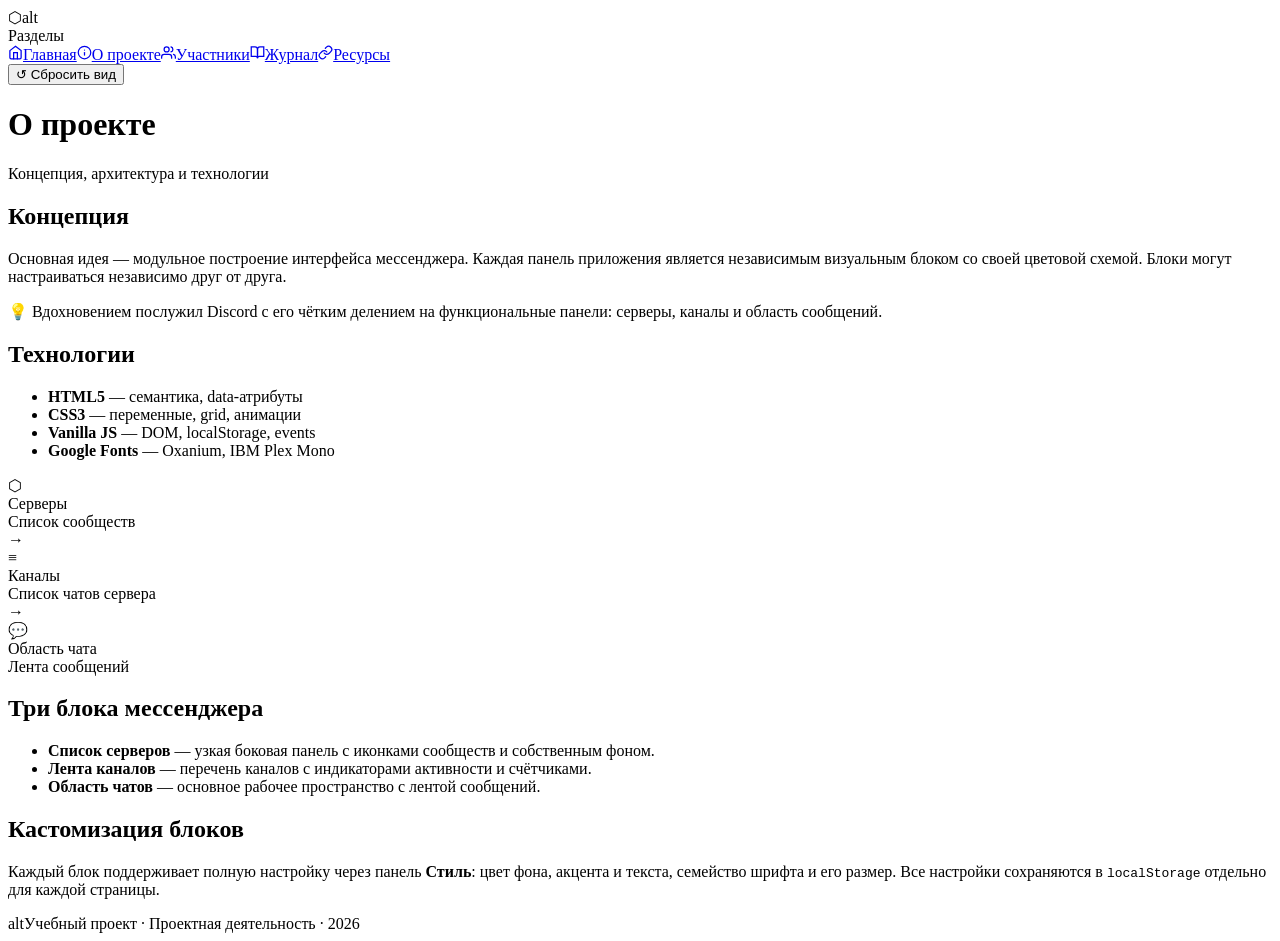
==== site/about.html @ 0b2366ee "modified:   site/about.html 	new file:   site/assets/Cherezov.jpg 	new file:   site/assets/Nevretdin" ====
<!DOCTYPE html>
<html lang="ru">
<head>
  <meta charset="UTF-8"><meta name="viewport" content="width=device-width, initial-scale=1.0">
  <title>alt — О проекте</title>
</head>
<body>
  <aside class="sidebar"><div class="sidebar-header"><span class="logo-icon">⬡</span><span class="logo-text">alt</span></div><div class="nav-category">Разделы</div><nav class="sidebar-nav"><a href="index.html" class="nav-link "><span class="nav-icon"><svg width="15" height="15" viewBox="0 0 24 24" fill="none" stroke="currentColor" stroke-width="2" stroke-linecap="round"><path d="m3 9 9-7 9 7v11a2 2 0 0 1-2 2H5a2 2 0 0 1-2-2z"/><polyline points="9 22 9 12 15 12 15 22"/></svg></span>Главная</a><a href="about.html" class="nav-link active"><span class="nav-icon"><svg width="15" height="15" viewBox="0 0 24 24" fill="none" stroke="currentColor" stroke-width="2" stroke-linecap="round"><circle cx="12" cy="12" r="10"/><line x1="12" y1="16" x2="12" y2="12"/><line x1="12" y1="8" x2="12.01" y2="8"/></svg></span>О проекте</a><a href="members.html" class="nav-link "><span class="nav-icon"><svg width="15" height="15" viewBox="0 0 24 24" fill="none" stroke="currentColor" stroke-width="2" stroke-linecap="round"><path d="M17 21v-2a4 4 0 0 0-4-4H5a4 4 0 0 0-4 4v2"/><circle cx="9" cy="7" r="4"/><path d="M23 21v-2a4 4 0 0 0-3-3.87M16 3.13a4 4 0 0 1 0 7.75"/></svg></span>Участники</a><a href="journal.html" class="nav-link "><span class="nav-icon"><svg width="15" height="15" viewBox="0 0 24 24" fill="none" stroke="currentColor" stroke-width="2" stroke-linecap="round"><path d="M2 3h6a4 4 0 0 1 4 4v14a3 3 0 0 0-3-3H2z"/><path d="M22 3h-6a4 4 0 0 0-4 4v14a3 3 0 0 1 3-3h7z"/></svg></span>Журнал</a><a href="resources.html" class="nav-link "><span class="nav-icon"><svg width="15" height="15" viewBox="0 0 24 24" fill="none" stroke="currentColor" stroke-width="2" stroke-linecap="round"><path d="M10 13a5 5 0 0 0 7.54.54l3-3a5 5 0 0 0-7.07-7.07l-1.72 1.71"/><path d="M14 11a5 5 0 0 0-7.54-.54l-3 3a5 5 0 0 0 7.07 7.07l1.71-1.71"/></svg></span>Ресурсы</a></nav><div class="sidebar-footer"><button class="reset-btn" onclick="resetBlocks()">↺ Сбросить вид</button></div></aside>
  <div class="page-wrapper">
    <div class="block-unit page-header" data-block-id="page-header">
      <h1>О проекте</h1><p>Концепция, архитектура и технологии</p>
    </div>
    <div class="blocks-container">
      <div class="block-unit" data-block-id="about-intro">
        <div class="block-inner">
          <h2 class="section-title">Концепция</h2>
          <div class="body-text">
            <p>Основная идея — модульное построение интерфейса мессенджера. Каждая панель приложения является независимым визуальным блоком со своей цветовой схемой. Блоки могут настраиваться независимо друг от друга.</p>
            <div class="highlight-box">💡 Вдохновением послужил Discord с его чётким делением на функциональные панели: серверы, каналы и область сообщений.</div>
          </div>
        </div>
      </div>
      <div class="block-unit" data-block-id="about-tech">
        <div class="block-inner">
          <h2 class="section-title">Технологии</h2>
          <div class="body-text">
            <ul class="item-list">
              <li><strong>HTML5</strong> — семантика, data-атрибуты</li>
              <li><strong>CSS3</strong> — переменные, grid, анимации</li>
              <li><strong>Vanilla JS</strong> — DOM, localStorage, events</li>
              <li><strong>Google Fonts</strong> — Oxanium, IBM Plex Mono</li>
            </ul>
          </div>
        </div>
      </div>
      <!-- Схема архитектуры — декоративная -->
      <div class="arch-diagram">
        <div class="arch-panel arch-srv">
          <span class="arch-panel-ico">⬡</span>
          <div class="arch-panel-title">Серверы</div>
          <div class="arch-panel-desc">Список сообществ</div>
        </div>
        <div class="arch-arrow">→</div>
        <div class="arch-panel arch-ch">
          <span class="arch-panel-ico">≡</span>
          <div class="arch-panel-title">Каналы</div>
          <div class="arch-panel-desc">Список чатов сервера</div>
        </div>
        <div class="arch-arrow">→</div>
        <div class="arch-panel arch-chat">
          <span class="arch-panel-ico">💬</span>
          <div class="arch-panel-title">Область чата</div>
          <div class="arch-panel-desc">Лента сообщений</div>
        </div>
      </div>
      <div class="block-unit" data-block-id="about-blocks">
        <div class="block-inner">
          <h2 class="section-title">Три блока мессенджера</h2>
          <div class="body-text">
            <ul class="item-list">
              <li><div><strong>Список серверов</strong> — узкая боковая панель с иконками сообществ и собственным фоном.</div></li>
              <li><div><strong>Лента каналов</strong> — перечень каналов с индикаторами активности и счётчиками.</div></li>
              <li><div><strong>Область чатов</strong> — основное рабочее пространство с лентой сообщений.</div></li>
            </ul>
          </div>
        </div>
      </div>
      <div class="block-unit" data-block-id="about-themes">
        <div class="block-inner">
          <h2 class="section-title">Кастомизация блоков</h2>
          <div class="body-text">
            <p>Каждый блок поддерживает полную настройку через панель <strong>Стиль</strong>: цвет фона, акцента и текста, семейство шрифта и его размер. Все настройки сохраняются в <code>localStorage</code> отдельно для каждой страницы.</p>
          </div>
        </div>
      </div>
    </div>
    <footer class="block-unit site-footer" data-block-id="footer"><span class="footer-logo">alt</span><span>Учебный проект · Проектная деятельность · 2026</span></footer>
  </div>
  <script src="js/blocks.js"></script>
</body>
</html>
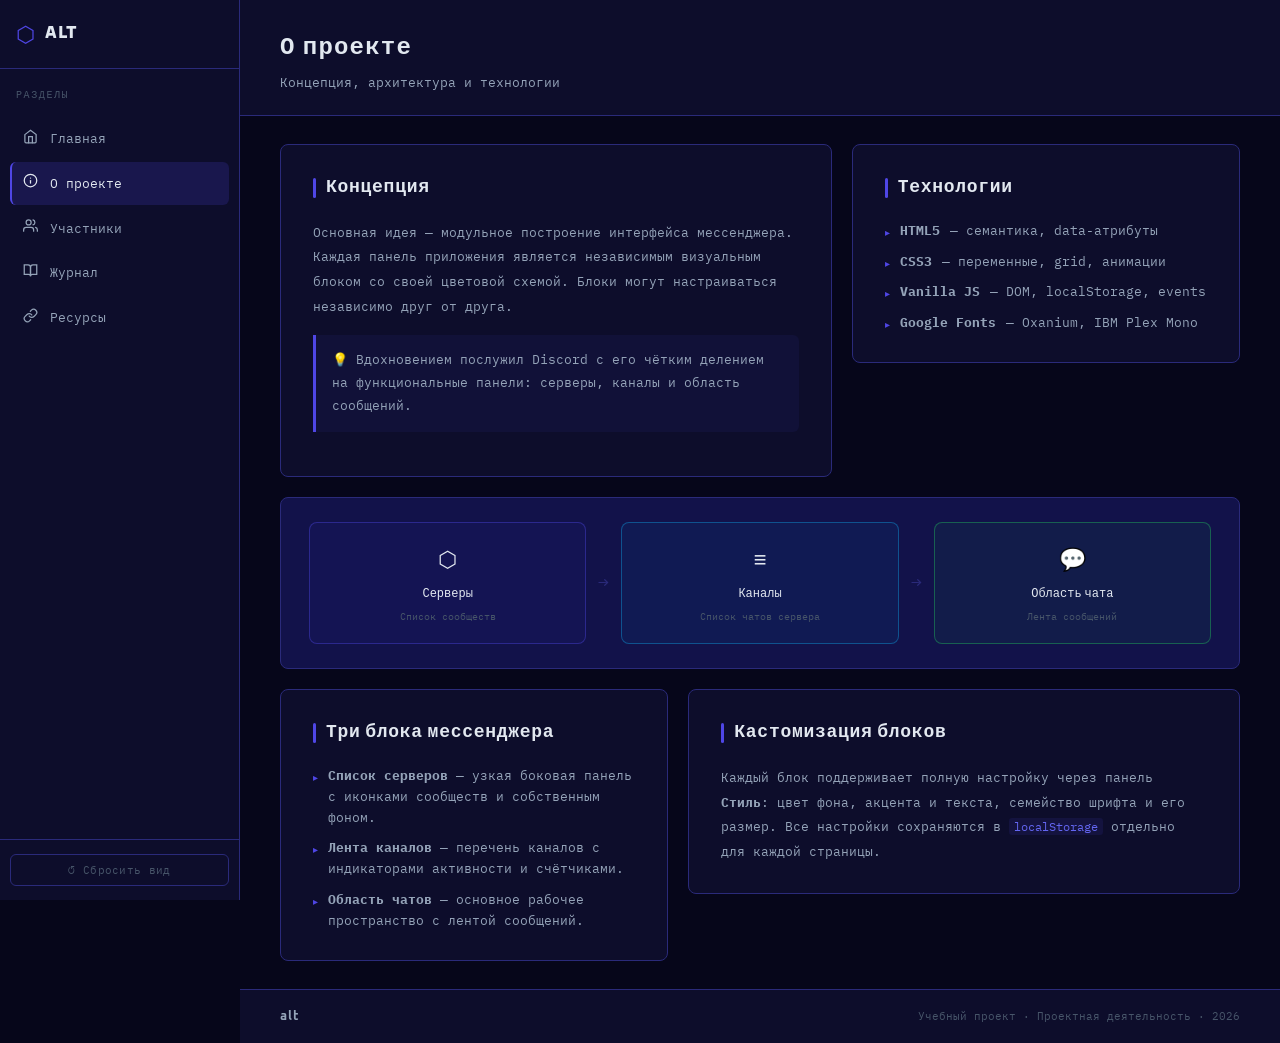
==== commit c5a813f6: "add css" ====
--- a/site/about.html
+++ b/site/about.html
@@ -3,6 +3,10 @@
 <head>
   <meta charset="UTF-8"><meta name="viewport" content="width=device-width, initial-scale=1.0">
   <title>alt — О проекте</title>
+  <link rel="preconnect" href="https://fonts.googleapis.com">
+  <link rel="preconnect" href="https://fonts.gstatic.com" crossorigin>
+  <link href="https://fonts.googleapis.com/css2?family=Oxanium:wght@300;400;600;700;800&family=IBM+Plex+Mono:ital,wght@0,300;0,400;0,500;1,300&display=swap" rel="stylesheet">
+  <link rel="stylesheet" href="css/style.css">
 </head>
 <body>
   <aside class="sidebar"><div class="sidebar-header"><span class="logo-icon">⬡</span><span class="logo-text">alt</span></div><div class="nav-category">Разделы</div><nav class="sidebar-nav"><a href="index.html" class="nav-link "><span class="nav-icon"><svg width="15" height="15" viewBox="0 0 24 24" fill="none" stroke="currentColor" stroke-width="2" stroke-linecap="round"><path d="m3 9 9-7 9 7v11a2 2 0 0 1-2 2H5a2 2 0 0 1-2-2z"/><polyline points="9 22 9 12 15 12 15 22"/></svg></span>Главная</a><a href="about.html" class="nav-link active"><span class="nav-icon"><svg width="15" height="15" viewBox="0 0 24 24" fill="none" stroke="currentColor" stroke-width="2" stroke-linecap="round"><circle cx="12" cy="12" r="10"/><line x1="12" y1="16" x2="12" y2="12"/><line x1="12" y1="8" x2="12.01" y2="8"/></svg></span>О проекте</a><a href="members.html" class="nav-link "><span class="nav-icon"><svg width="15" height="15" viewBox="0 0 24 24" fill="none" stroke="currentColor" stroke-width="2" stroke-linecap="round"><path d="M17 21v-2a4 4 0 0 0-4-4H5a4 4 0 0 0-4 4v2"/><circle cx="9" cy="7" r="4"/><path d="M23 21v-2a4 4 0 0 0-3-3.87M16 3.13a4 4 0 0 1 0 7.75"/></svg></span>Участники</a><a href="journal.html" class="nav-link "><span class="nav-icon"><svg width="15" height="15" viewBox="0 0 24 24" fill="none" stroke="currentColor" stroke-width="2" stroke-linecap="round"><path d="M2 3h6a4 4 0 0 1 4 4v14a3 3 0 0 0-3-3H2z"/><path d="M22 3h-6a4 4 0 0 0-4 4v14a3 3 0 0 1 3-3h7z"/></svg></span>Журнал</a><a href="resources.html" class="nav-link "><span class="nav-icon"><svg width="15" height="15" viewBox="0 0 24 24" fill="none" stroke="currentColor" stroke-width="2" stroke-linecap="round"><path d="M10 13a5 5 0 0 0 7.54.54l3-3a5 5 0 0 0-7.07-7.07l-1.72 1.71"/><path d="M14 11a5 5 0 0 0-7.54-.54l-3 3a5 5 0 0 0 7.07 7.07l1.71-1.71"/></svg></span>Ресурсы</a></nav><div class="sidebar-footer"><button class="reset-btn" onclick="resetBlocks()">↺ Сбросить вид</button></div></aside>
--- a/site/css/style.css
+++ b/site/css/style.css
@@ -0,0 +1,1422 @@
+/* шрифты: Oxanium для заголовков, IBM Plex Mono для текста */
+@import url('https://fonts.googleapis.com/css2?family=Oxanium:wght@300;400;600;700;800&family=IBM+Plex+Mono:ital,wght@0,300;0,400;0,500;1,300&display=swap');
+
+
+/* Переменные. Записываем сюда цвета и размеры один раз, */
+/* а дальше берём их через var(...). Если поменять тут — поменяется везде. */
+:root {
+  /* фоны */
+  --bg-page:            #06061a;   /* самый тёмный фон страницы */
+  --bg-block:           #0d0d2b;   /* фон обычного блока */
+  --bg-block-secondary: #12124a;   /* фон чуть посветлее */
+  --bg-active:          #1a1a6e;   /* фон выделенного элемента */
+
+  /* акцентные цвета (кнопки, ссылки и т.п.) */
+  --accent:             #4f46e5;   /* основной фиолетово-синий */
+  --accent-hover:       #6366f1;   /* он же, но светлее (для наведения) */
+
+  /* цвет рамок и разделителей */
+  --border:             #2a2a7a;
+
+  /* цвета текста */
+  --text-primary:       #e2e8f0;   /* основной светлый текст */
+  --text-secondary:     #94a3b8;   /* второстепенный текст */
+  --text-muted:         #475569;   /* совсем приглушённый текст */
+
+  /* размеры макета */
+  --sidebar-width:  240px;         /* ширина бокового меню */
+  --radius:         8px;           /* скругление углов */
+  --transition:     0.2s ease;     /* скорость плавных переходов */
+
+  /* шрифты */
+  --font-heading: 'Oxanium', monospace;
+  --font-body:    'IBM Plex Mono', monospace;
+}
+
+
+/* Сброс отступов и базовые стили */
+
+/* Убираем у всех элементов лишние отступы и считаем размер вместе с рамкой */
+*, *::before, *::after {
+  box-sizing: border-box;
+  margin: 0;
+  padding: 0;
+}
+
+/* плавная прокрутка по странице */
+html { scroll-behavior: smooth; }
+
+body {
+  background: var(--bg-page);
+  color: var(--text-primary);
+  font-family: var(--font-body);
+  font-size: 14px;
+  line-height: 1.65;
+  min-height: 100vh;   /* тянем на всю высоту экрана */
+  display: flex;       /* сайдбар и контент будут стоять в ряд */
+}
+
+/* ссылки без подчёркивания и цвета текста родителя */
+a { text-decoration: none; color: inherit; }
+
+/* убираем точки/цифры у списков */
+ul, ol { list-style: none; }
+
+/* у всех кнопок курсор-рука и тот же шрифт, без рамки */
+button {
+  cursor: pointer;
+  font-family: inherit;
+  border: none;
+  outline: none;
+}
+
+/* оформление кусочков кода <code> */
+code {
+  font-family: var(--font-body);
+  font-size: 12px;
+  color: var(--accent-hover);
+  background: rgba(79, 70, 229, 0.1);
+  padding: 1px 5px;
+  border-radius: 3px;
+}
+
+
+/* Боковое меню слева */
+.sidebar {
+  width: var(--sidebar-width);
+  min-height: 100vh;
+  background: var(--bg-block);
+  border-right: 1px solid var(--border);
+  display: flex;
+  flex-direction: column;   /* элементы в столбик */
+  position: fixed;          /* прилипает к экрану при прокрутке */
+  top: 0;
+  left: 0;
+  z-index: 100;             /* поверх обычного контента */
+}
+
+/* шапка меню с логотипом */
+.sidebar-header {
+  padding: 20px 16px;
+  border-bottom: 1px solid var(--border);
+  display: flex;
+  align-items: center;
+  gap: 10px;
+}
+
+.logo-icon {
+  color: var(--accent);
+  font-size: 22px;
+  line-height: 1;
+  flex-shrink: 0;   /* не сжимается */
+}
+
+.logo-text {
+  font-family: var(--font-heading);
+  font-size: 17px;
+  font-weight: 800;
+  letter-spacing: 0.07em;
+  text-transform: uppercase;
+  color: var(--text-primary);
+}
+
+/* выделенная часть логотипа другим цветом */
+.logo-text em { color: var(--accent); font-style: normal; }
+
+/* подпись-категория над группой ссылок */
+.nav-category {
+  padding: 18px 16px 6px;
+  font-size: 10px;
+  font-family: var(--font-heading);
+  text-transform: uppercase;
+  letter-spacing: 0.16em;
+  color: var(--text-muted);
+}
+
+/* список ссылок меню */
+.sidebar-nav {
+  flex: 1;            /* занимает всё свободное место */
+  padding: 8px 10px;
+  display: flex;
+  flex-direction: column;
+  gap: 2px;
+  overflow-y: auto;   /* прокрутка, если ссылок много */
+}
+
+.nav-link {
+  display: flex;
+  align-items: center;
+  gap: 10px;
+  padding: 9px 10px;
+  color: var(--text-secondary);
+  border-radius: 6px;
+  font-size: 13px;
+  transition: background var(--transition), color var(--transition);
+}
+
+/* ссылка при наведении мышкой */
+.nav-link:hover {
+  background: var(--bg-block-secondary);
+  color: var(--text-primary);
+}
+
+/* активная (текущая) ссылка */
+.nav-link.active {
+  background: rgba(79, 70, 229, 0.18);
+  color: var(--text-primary);
+  border-left: 2px solid var(--accent);
+  padding-left: 8px;
+}
+
+.nav-icon {
+  font-size: 15px;
+  width: 20px;
+  text-align: center;
+  flex-shrink: 0;
+}
+
+/* низ меню с кнопкой сброса */
+.sidebar-footer {
+  padding: 14px 10px;
+  border-top: 1px solid var(--border);
+}
+
+.reset-btn {
+  width: 100%;
+  padding: 8px 12px;
+  background: transparent;
+  border: 1px solid var(--border);
+  color: var(--text-muted);
+  font-size: 11px;
+  border-radius: 6px;
+  transition: all var(--transition);
+  display: flex;
+  align-items: center;
+  justify-content: center;
+  gap: 6px;
+  letter-spacing: 0.03em;
+}
+
+.reset-btn:hover {
+  border-color: var(--accent);
+  color: var(--accent);
+  background: rgba(79, 70, 229, 0.08);
+}
+
+
+/* Основной контент */
+
+/* обёртка контента — отодвигаем вправо, чтобы не залезала под меню */
+.page-wrapper {
+  margin-left: var(--sidebar-width);
+  flex: 1;
+  display: flex;
+  flex-direction: column;
+  min-height: 100vh;
+}
+
+
+/* Блок (block-unit) — главный кирпичик интерфейса. */
+/* Все секции страницы обёрнуты в .block-unit. */
+.block-unit {
+  /* свои переменные блока — их может менять панель настроек */
+  --block-bg:         var(--bg-block);
+  --block-accent:     var(--accent);
+  --block-font-size:  13px;
+  --block-text-color: var(--text-secondary);
+
+  background: var(--block-bg);
+  border: 1px solid var(--border);
+  border-radius: var(--radius);
+  position: relative;
+  transition: border-color var(--transition), box-shadow var(--transition);
+  box-sizing: border-box;
+  animation: fadeUp 0.35s ease both;   /* плавное появление */
+}
+
+.block-unit.dragging { opacity: 0.85; }
+
+/* подсветка рамки при наведении */
+.block-unit:hover {
+  border-color: rgba(79, 70, 229, 0.5);
+}
+
+/* активный блок: открыта панель настроек или блок тащат */
+.block-unit.block-active {
+  border-color: var(--block-accent) !important;
+  box-shadow: 0 0 0 1px var(--block-accent), 0 0 28px -4px var(--block-accent);
+  outline: none;
+}
+
+/* блоки появляются по очереди, с маленькой задержкой у каждого */
+.blocks-container > .block-unit:nth-child(1) { animation-delay: 0.00s; }
+.blocks-container > .block-unit:nth-child(2) { animation-delay: 0.07s; }
+.blocks-container > .block-unit:nth-child(3) { animation-delay: 0.14s; }
+.blocks-container > .block-unit:nth-child(4) { animation-delay: 0.21s; }
+.blocks-container > .block-unit:nth-child(5) { animation-delay: 0.28s; }
+
+/* анимация появления: снизу вверх + проявление */
+@keyframes fadeUp {
+  from { opacity: 0; transform: translateY(10px); }
+  to   { opacity: 1; transform: translateY(0); }
+}
+
+/* блок-шапка страницы (без скруглений и боковых рамок) */
+.block-unit.page-header {
+  border-radius: 0;
+  border-left: none;
+  border-right: none;
+  border-top: none;
+  padding: 28px 40px 22px;
+}
+
+.block-unit.page-header h1 {
+  font-family: var(--font-heading);
+  font-size: 24px;
+  font-weight: 700;
+  letter-spacing: 0.05em;
+  color: var(--text-primary);
+  margin-bottom: 4px;
+}
+
+.block-unit.page-header p {
+  font-size: 13px;
+  color: var(--text-secondary);
+}
+
+
+/* Кнопка-шестерёнка настроек в правом верхнем углу блока */
+.block-settings-btn {
+  /* important нужен, потому что у .hero-block дочерние элементы заданы как position: relative */
+  position: absolute !important;
+  top: 12px;
+  right: 12px;
+  height: 26px;
+  padding: 0 10px;
+  background: var(--accent);
+  border: none;
+  border-radius: 6px;
+  color: #fff;
+  font-size: 11px;
+  font-family: var(--font-heading);
+  font-weight: 700;
+  letter-spacing: 0.07em;
+  cursor: pointer;
+  z-index: 10;
+  display: flex;
+  align-items: center;
+  gap: 5px;
+  opacity: 0.75;
+  transition: opacity 0.15s, transform 0.2s;
+  white-space: nowrap;   /* текст в одну строку */
+}
+
+.block-settings-btn .bsb-ico {
+  display: inline-block;
+  transition: transform 0.35s ease;
+  font-style: normal;
+}
+
+/* кнопка становится ярче при наведении на неё или на блок */
+.block-settings-btn:hover,
+.block-unit:hover .block-settings-btn {
+  opacity: 1;
+}
+
+/* крутим иконку-шестерёнку при наведении */
+.block-settings-btn:hover .bsb-ico { transform: rotate(60deg); }
+
+.block-unit.block-active .block-settings-btn {
+  background: var(--block-accent);
+  opacity: 1;
+}
+
+/* кнопка сброса в шапке панели настроек */
+.sp-reset-btn {
+  background: transparent;
+  border: 1px solid rgba(79,70,229,0.3);
+  border-radius: 5px;
+  color: var(--text-muted);
+  font-size: 14px;
+  width: 24px; height: 24px;
+  cursor: pointer;
+  display: flex; align-items: center; justify-content: center;
+  transition: all var(--transition);
+}
+.sp-reset-btn:hover { border-color: var(--accent); color: var(--accent); }
+
+/* шапка панели настроек (с кнопкой сброса справа) */
+.sp-header {
+  padding: 11px 14px;
+  font-family: var(--font-heading);
+  font-size: 10px;
+  font-weight: 700;
+  letter-spacing: 0.12em;
+  text-transform: uppercase;
+  color: var(--text-secondary);
+  background: rgba(79, 70, 229, 0.08);
+  border-bottom: 1px solid rgba(79, 70, 229, 0.15);
+  display: flex;
+  align-items: center;
+  justify-content: space-between;
+}
+
+
+/* Панель настроек блока. */
+/* Появляется поверх страницы; её позицию задаёт blocks.js. */
+.settings-panel {
+  position: fixed;
+  width: 264px;
+  background: #09091f;
+  border: 1px solid rgba(79, 70, 229, 0.35);
+  border-radius: 12px;
+  z-index: 1000;
+  display: none;   /* по умолчанию скрыта */
+  box-shadow: 0 20px 56px rgba(0, 0, 0, 0.85), 0 0 0 1px rgba(255, 255, 255, 0.03);
+  overflow: hidden;
+}
+
+/* открытая панель */
+.settings-panel.open {
+  display: block;
+  animation: fadeDown 0.15s ease;
+}
+
+/* заголовок панели */
+.sp-header {
+  padding: 11px 14px;
+  font-family: var(--font-heading);
+  font-size: 10px;
+  font-weight: 700;
+  letter-spacing: 0.12em;
+  text-transform: uppercase;
+  color: var(--text-secondary);
+  background: rgba(79, 70, 229, 0.08);
+  border-bottom: 1px solid rgba(79, 70, 229, 0.15);
+}
+
+/* одна секция внутри панели */
+.sp-section {
+  padding: 12px 14px;
+  border-bottom: 1px solid rgba(79, 70, 229, 0.1);
+}
+
+/* у последней секции убираем нижнюю рамку */
+.sp-last { border-bottom: none; }
+
+/* заголовок секции */
+.sp-section-title {
+  font-size: 9px;
+  font-family: var(--font-heading);
+  text-transform: uppercase;
+  letter-spacing: 0.16em;
+  color: var(--text-muted);
+  margin-bottom: 10px;
+}
+
+/* подпись над полем */
+.sp-label {
+  font-size: 10px;
+  color: var(--text-secondary);
+  margin: 0 0 5px;
+}
+
+/* строка с выбором цвета */
+.sp-color-row {
+  display: flex;
+  align-items: center;
+  gap: 8px;
+}
+
+/* квадратик выбора цвета (стандартный input type=color) */
+.sp-color-picker {
+  width: 32px;
+  height: 28px;
+  border: 1px solid rgba(79, 70, 229, 0.35);
+  border-radius: 6px;
+  padding: 2px;
+  background: transparent;
+  cursor: pointer;
+  flex-shrink: 0;
+}
+/* убираем стандартные рамки у самого образца цвета (для разных браузеров) */
+.sp-color-picker::-webkit-color-swatch-wrapper { padding: 0; }
+.sp-color-picker::-webkit-color-swatch { border: none; border-radius: 3px; }
+.sp-color-picker::-moz-color-swatch { border: none; border-radius: 3px; }
+
+/* поле ввода цвета в виде hex (#xxxxxx) */
+.sp-hex-input {
+  flex: 1;
+  background: rgba(0, 0, 0, 0.4);
+  border: 1px solid rgba(79, 70, 229, 0.2);
+  border-radius: 6px;
+  color: var(--text-primary);
+  font-family: var(--font-body);
+  font-size: 12px;
+  padding: 5px 8px;
+  outline: none;
+  letter-spacing: 0.06em;
+  transition: border-color var(--transition);
+}
+/* подсветка рамки, когда поле в фокусе */
+.sp-hex-input:focus { border-color: var(--accent); }
+
+/* выпадающий список со шрифтами */
+.sp-font-select {
+  width: 100%;
+  background: rgba(0, 0, 0, 0.4);
+  border: 1px solid rgba(79, 70, 229, 0.2);
+  border-radius: 6px;
+  color: var(--text-primary);
+  font-family: var(--font-body);
+  font-size: 11px;
+  padding: 6px 8px;
+  outline: none;
+  cursor: pointer;
+  transition: border-color var(--transition);
+  margin-bottom: 8px;
+}
+.sp-font-select:focus { border-color: var(--accent); }
+
+/* строка «название размера + цифра» */
+.sp-size-row {
+  display: flex;
+  justify-content: space-between;
+  align-items: center;
+  margin-bottom: 4px;
+}
+
+/* ползунок (input type=range) */
+.sp-slider {
+  width: 100%;
+  -webkit-appearance: none;   /* убираем стандартный вид ползунка */
+  appearance: none;
+  height: 3px;
+  border-radius: 2px;
+  background: rgba(79, 70, 229, 0.25);
+  outline: none;
+  margin-bottom: 8px;
+  cursor: pointer;
+}
+/* кружок ползунка — отдельно для Chrome/Safari и для Firefox */
+.sp-slider::-webkit-slider-thumb {
+  -webkit-appearance: none;
+  width: 14px;
+  height: 14px;
+  border-radius: 50%;
+  background: var(--accent);
+  cursor: pointer;
+  border: 2px solid #09091f;
+  box-shadow: 0 0 0 1px var(--accent);
+}
+.sp-slider::-moz-range-thumb {
+  width: 14px;
+  height: 14px;
+  border-radius: 50%;
+  background: var(--accent);
+  cursor: pointer;
+  border: 2px solid #09091f;
+}
+
+/* строка с кнопками «Ж» и «К» (жирный / курсив) */
+.sp-toggle-row { display: flex; gap: 6px; }
+
+.sp-toggle {
+  width: 34px;
+  height: 28px;
+  background: rgba(0, 0, 0, 0.3);
+  border: 1px solid rgba(79, 70, 229, 0.2);
+  border-radius: 6px;
+  color: var(--text-secondary);
+  font-size: 13px;
+  display: flex;
+  align-items: center;
+  justify-content: center;
+  transition: all var(--transition);
+}
+.sp-toggle:hover { border-color: var(--accent); color: var(--accent); }
+/* нажатая кнопка */
+.sp-toggle.active {
+  background: rgba(79, 70, 229, 0.2);
+  border-color: var(--accent);
+  color: var(--text-primary);
+}
+.sp-toggle b { font-style: normal; font-weight: 900; }
+.sp-toggle i { font-style: italic; font-weight: 400; }
+
+/* кнопки выбора ширины (¼ ½ ¾ ■) */
+.sp-col-btns {
+  display: grid;
+  grid-template-columns: repeat(4, 1fr);   /* 4 кнопки в ряд */
+  gap: 5px;
+  margin-top: 4px;
+}
+
+.sp-col-btn {
+  padding: 7px 0;
+  background: rgba(0, 0, 0, 0.3);
+  border: 1px solid rgba(79, 70, 229, 0.2);
+  border-radius: 6px;
+  color: var(--text-secondary);
+  font-size: 13px;
+  text-align: center;
+  transition: all var(--transition);
+  cursor: pointer;
+}
+.sp-col-btn:hover { border-color: var(--accent); color: var(--accent); }
+.sp-col-btn.active {
+  background: rgba(79, 70, 229, 0.2);
+  border-color: var(--accent);
+  color: var(--text-primary);
+}
+
+/* кнопки-пресеты ширины (⅓, ½ и т.д.) */
+.sp-preset-btns {
+  display: grid;
+  grid-template-columns: repeat(6, 1fr);   /* 6 кнопок в ряд */
+  gap: 4px;
+  margin-bottom: 10px;
+}
+
+.sp-preset-btn {
+  padding: 6px 0;
+  background: rgba(0, 0, 0, 0.3);
+  border: 1px solid rgba(79, 70, 229, 0.2);
+  border-radius: 5px;
+  color: var(--text-secondary);
+  font-size: 11px;
+  text-align: center;
+  cursor: pointer;
+  transition: all var(--transition);
+}
+.sp-preset-btn:hover { border-color: var(--accent); color: var(--accent); }
+.sp-preset-btn.active {
+  background: rgba(79, 70, 229, 0.2);
+  border-color: var(--accent);
+  color: var(--text-primary);
+}
+
+/* кнопки выравнивания текста (лево/центр/право) */
+.sp-align-btns {
+  display: grid;
+  grid-template-columns: repeat(3, 1fr);
+  gap: 5px;
+  margin-top: 6px;
+}
+
+.sp-align-btn {
+  padding: 7px 0;
+  background: rgba(0, 0, 0, 0.3);
+  border: 1px solid rgba(79, 70, 229, 0.2);
+  border-radius: 6px;
+  color: var(--text-secondary);
+  font-size: 14px;
+  text-align: center;
+  cursor: pointer;
+  transition: all var(--transition);
+}
+.sp-align-btn:hover { border-color: var(--accent); color: var(--accent); }
+.sp-align-btn.active {
+  background: rgba(79, 70, 229, 0.2);
+  border-color: var(--accent);
+  color: var(--text-primary);
+}
+
+/* анимация появления панели: сверху вниз */
+@keyframes fadeDown {
+  from { opacity: 0; transform: translateY(-6px); }
+  to   { opacity: 1; transform: translateY(0); }
+}
+
+
+/* Фича-блок: иконка + описание по центру */
+.feature-inner {
+  padding: 32px 22px;
+  text-align: center;
+  display: flex;
+  flex-direction: column;
+  align-items: center;
+  gap: 10px;
+}
+
+
+/* Декоративные вставки между блоками. */
+/* Это НЕ .block-unit, а просто украшения для разнообразия. */
+
+/* строка со статистикой (страница index) */
+.page-stats {
+  grid-column: span 12;   /* на всю ширину сетки */
+  display: flex;
+  border: 1px solid var(--border);
+  border-radius: var(--radius);
+  overflow: hidden;
+  background: var(--bg-block);
+}
+.page-stat {
+  flex: 1;
+  padding: 22px 16px;
+  text-align: center;
+  border-right: 1px solid var(--border);
+}
+.page-stat:last-child { border-right: none; }
+.stat-number {
+  display: block;
+  font-family: var(--font-heading);
+  font-size: 34px;
+  font-weight: 800;
+  color: var(--accent);
+  line-height: 1;
+}
+.stat-label {
+  display: block;
+  font-size: 10px;
+  color: var(--text-muted);
+  text-transform: uppercase;
+  letter-spacing: 0.12em;
+  margin-top: 6px;
+}
+
+/* схема архитектуры (страница about) */
+.arch-diagram {
+  grid-column: span 12;
+  display: flex;
+  align-items: center;
+  gap: 12px;
+  padding: 24px 28px;
+  background: var(--bg-block-secondary);
+  border: 1px solid var(--border);
+  border-radius: var(--radius);
+}
+.arch-panel {
+  flex: 1;
+  padding: 18px 12px;
+  border-radius: 8px;
+  border: 1px solid var(--border);
+  text-align: center;
+}
+/* три панельки разными цветами */
+.arch-panel.arch-srv  { border-color: rgba(79,70,229,0.4);  background: rgba(79,70,229,0.06); }
+.arch-panel.arch-ch   { border-color: rgba(14,165,233,0.4); background: rgba(14,165,233,0.06); }
+.arch-panel.arch-chat { border-color: rgba(34,197,94,0.4);  background: rgba(34,197,94,0.06); }
+.arch-panel-ico   { font-size: 22px; margin-bottom: 8px; display: block; }
+.arch-panel-title { font-family: var(--font-heading); font-size: 12px; color: var(--text-primary); margin-bottom: 4px; }
+.arch-panel-desc  { font-size: 10px; color: var(--text-muted); }
+.arch-arrow       { font-size: 18px; color: var(--border); flex-shrink: 0; }
+
+/* баннер команды (страница members) */
+.team-banner {
+  grid-column: span 12;
+  padding: 18px 28px;
+  text-align: center;
+  border-top: 1px solid var(--border);
+  border-bottom: 1px solid var(--border);
+  color: var(--text-muted);
+  font-size: 13px;
+  font-style: italic;
+  letter-spacing: 0.04em;
+}
+
+/* горизонтальный таймлайн (страница journal) */
+.journal-timeline {
+  grid-column: span 12;
+  display: flex;
+  justify-content: space-between;
+  align-items: flex-start;
+  padding: 24px 48px;
+  position: relative;
+  background: var(--bg-block);
+  border: 1px solid var(--border);
+  border-radius: var(--radius);
+}
+/* линия, соединяющая точки таймлайна */
+.journal-timeline::before {
+  content: '';
+  position: absolute;
+  top: 36px;
+  left: 72px;
+  right: 72px;
+  height: 2px;
+  background: var(--border);
+}
+.tl-item {
+  display: flex;
+  flex-direction: column;
+  align-items: center;
+  gap: 8px;
+  position: relative;
+  z-index: 1;
+}
+.tl-dot {
+  width: 26px; height: 26px;
+  border-radius: 50%;
+  background: var(--bg-block);
+  border: 2px solid var(--accent);
+  display: flex; align-items: center; justify-content: center;
+  font-size: 9px; color: var(--accent);
+  font-family: var(--font-heading); font-weight: 700;
+}
+.tl-month  { font-size: 10px; color: var(--text-muted); }
+.tl-label  { font-size: 11px; font-family: var(--font-heading); color: var(--text-primary); }
+.tl-tag {
+  font-size: 9px;
+  padding: 2px 7px;
+  border-radius: 10px;
+  border: 1px solid var(--accent);
+  color: var(--accent);
+  font-family: var(--font-heading);
+  letter-spacing: 0.08em;
+}
+
+/* подсказка/совет (страница resources) */
+.resource-tip {
+  grid-column: span 12;
+  display: flex;
+  align-items: center;
+  gap: 16px;
+  padding: 16px 22px;
+  background: rgba(79,70,229,0.06);
+  border: 1px solid rgba(79,70,229,0.2);
+  border-radius: var(--radius);
+  font-size: 13px;
+  color: var(--text-secondary);
+}
+.tip-ico { font-size: 20px; flex-shrink: 0; }
+
+
+/* Раскладка «дерево» на главной. */
+/* Блоки соединяются линиями, как ветки дерева. */
+.tree-layout {
+  padding: 28px 40px;
+  display: flex;
+  flex-direction: column;
+  align-items: center;
+  gap: 0;
+}
+
+/* блоки в дереве на всю ширину */
+.tree-layout > .block-unit { width: 100%; }
+
+/* вертикальная линия-ствол */
+.tc-stem {
+  width: 2px;
+  height: 32px;
+  background: var(--accent);
+  opacity: 0.55;
+  flex-shrink: 0;
+}
+
+/* ряд дочерних блоков */
+.tree-row {
+  display: flex;
+  gap: 20px;
+  align-items: flex-start;
+  width: 100%;
+}
+
+/* одна колонка в дереве */
+.tree-col {
+  flex: 1;
+  display: flex;
+  flex-direction: column;
+  align-items: center;
+}
+.tree-col .block-unit { width: 100%; }
+.tree-col-wide   { flex: 8; }   /* широкая колонка */
+.tree-col-narrow { flex: 4; }   /* узкая колонка */
+
+/* перекладина с ветками вниз (рисуется через ::before) */
+.tc-row {
+  display: flex;
+  justify-content: space-around;
+  position: relative;
+  width: 100%;
+}
+/* горизонтальная линия для 3 веток */
+.tc-row-3::before {
+  content: '';
+  position: absolute;
+  top: 0;
+  left:  calc(100% / 6);       /* доводим линию до центра первой колонки */
+  right: calc(100% / 6);       /* и до центра последней колонки */
+  height: 2px;
+  background: var(--accent);
+  opacity: 0.55;
+}
+/* горизонтальная линия для 2 веток (широкая + узкая) */
+.tc-row-2::before {
+  content: '';
+  position: absolute;
+  top: 0;
+  left:  calc(100% / 3);       /* центр широкой колонки */
+  right: calc(100% / 6);       /* центр узкой колонки */
+  height: 2px;
+  background: var(--accent);
+  opacity: 0.55;
+}
+/* вертикальная веточка вниз к каждому блоку */
+.tc-branch {
+  flex: 1;
+  display: flex;
+  justify-content: center;
+}
+.tc-branch::before {
+  content: '';
+  display: block;
+  width: 2px;
+  height: 28px;
+  background: var(--accent);
+  opacity: 0.55;
+}
+
+
+/* Вертикальный таймлайн журнала. */
+/* Блоки соединены линией, рядом с каждым — кружок. */
+.journal-vt {
+  padding: 0 40px 28px;
+  display: flex;
+  flex-direction: column;
+}
+
+.vt-item {
+  display: flex;
+  gap: 24px;
+  align-items: stretch;   /* левый столбик тянется на высоту блока */
+}
+
+.vt-left {
+  display: flex;
+  flex-direction: column;
+  align-items: center;
+  flex-shrink: 0;
+  width: 48px;
+}
+
+.vt-dot {
+  width: 48px;
+  height: 48px;
+  border-radius: 50%;
+  background: var(--bg-block);
+  border: 2px solid var(--accent);
+  display: flex;
+  align-items: center;
+  justify-content: center;
+  font-family: var(--font-heading);
+  font-weight: 800;
+  font-size: 16px;
+  color: var(--accent);
+  flex-shrink: 0;
+  position: relative;
+  z-index: 1;
+}
+
+/* линия от кружка вниз к следующему кружку */
+.vt-line {
+  flex: 1;
+  width: 2px;
+  background: var(--border);
+  margin: 6px 0;
+  min-height: 20px;
+}
+
+.vt-content {
+  flex: 1;
+  padding-bottom: 24px;
+}
+
+/* у последнего элемента убираем отступ и линию */
+.vt-item:last-child .vt-content { padding-bottom: 0; }
+.vt-item:last-child .vt-line { display: none; }
+
+
+/* Перетаскивание блоков — классы для разных состояний */
+.block-unit[draggable="true"] { cursor: grab; }
+.block-unit[draggable="true"]:active { cursor: grabbing; }
+.block-unit.dragging { opacity: 0.4; }
+/* блок, над которым сейчас тащат другой */
+.block-unit.drag-over {
+  border-style: dashed;
+  border-color: var(--accent);
+  background: rgba(79, 70, 229, 0.04);
+}
+
+
+/* Контейнер блоков — сетка из 12 колонок. */
+/* Разные блоки занимают разное число колонок (см. ниже). */
+.blocks-container {
+  display: grid;
+  grid-template-columns: repeat(12, 1fr);
+  gap: 20px;
+  padding: 28px 40px;
+  align-items: start;
+}
+
+/* раскладка index.html */
+[data-block-id="hero"]         { grid-column: span 12; }
+[data-block-id="feature-1"]    { grid-column: span 3; }
+[data-block-id="feature-2"]    { grid-column: span 6; }
+[data-block-id="feature-3"]    { grid-column: span 3; }
+[data-block-id="annotation"]   { grid-column: span 8; }
+[data-block-id="quick-stats"]  { grid-column: span 4; }
+
+/* раскладка about.html */
+[data-block-id="about-intro"]  { grid-column: span 7; }
+[data-block-id="about-tech"]   { grid-column: span 5; }
+[data-block-id="about-blocks"] { grid-column: span 5; }
+[data-block-id="about-themes"] { grid-column: span 7; }
+
+/* раскладка members.html */
+[data-block-id="members-intro"] { grid-column: span 12; }
+[data-block-id="member-1"]      { grid-column: span 5; }
+[data-block-id="member-2"]      { grid-column: span 4; }
+[data-block-id="member-3"]      { grid-column: span 3; }
+
+/* раскладка journal.html */
+[data-block-id="post-1"] { grid-column: span 5; }
+[data-block-id="post-2"] { grid-column: span 7; }
+[data-block-id="post-3"] { grid-column: span 12; }
+
+/* раскладка resources.html */
+[data-block-id="res-webdev"] { grid-column: span 7; }
+[data-block-id="res-design"] { grid-column: span 5; }
+
+
+/* Общие части внутри блоков */
+
+/* внутренние отступы блока */
+.block-inner { padding: 28px 32px; }
+
+/* заголовок секции с цветной полоской слева */
+.section-title {
+  font-family: var(--font-heading);
+  font-size: 18px;
+  font-weight: 700;
+  color: var(--text-primary);
+  margin-bottom: 18px;
+  letter-spacing: 0.04em;
+  display: flex;
+  align-items: center;
+  gap: 10px;
+}
+
+/* сама цветная полоска перед заголовком */
+.section-title::before {
+  content: '';
+  display: inline-block;
+  width: 3px;
+  height: 20px;
+  background: var(--block-accent);
+  border-radius: 2px;
+  flex-shrink: 0;
+}
+
+/* обычный текст в блоках */
+.body-text {
+  font-size: var(--block-font-size, 13px);
+  color: var(--block-text-color, var(--text-secondary));
+  line-height: 1.9;
+}
+
+/* отступ между абзацами */
+.body-text p + p { margin-top: 14px; }
+
+/* блок-цитата с полоской слева */
+.highlight-box {
+  margin: 16px 0;
+  padding: 14px 16px;
+  background: rgba(79, 70, 229, 0.07);
+  border-left: 3px solid var(--block-accent);
+  border-radius: 0 6px 6px 0;
+  font-size: var(--block-font-size, 13px);
+  color: var(--block-text-color, var(--text-primary));
+  line-height: 1.75;
+}
+
+/* список с галочками-стрелочками внутри блока */
+.item-list {
+  margin-top: 14px;
+  display: flex;
+  flex-direction: column;
+  gap: 10px;
+}
+
+.item-list li {
+  display: flex;
+  gap: 10px;
+  align-items: flex-start;
+  font-size: var(--block-font-size, 13px);
+  color: var(--block-text-color, var(--text-secondary));
+  line-height: 1.6;
+}
+
+/* значок-стрелочка перед пунктом списка */
+.item-list li::before {
+  content: '▸';
+  color: var(--block-accent);
+  font-size: 10px;
+  flex-shrink: 0;
+  margin-top: 4px;
+}
+
+
+/* index.html — главный (герой) блок */
+.hero-block {
+  padding: 58px 40px 52px;
+  text-align: center;
+  position: relative;
+  /* overflow: hidden НЕ ставим — иначе обрезается кнопка-шестерёнка */
+}
+
+/* мягкое цветное свечение на фоне */
+.hero-block::before {
+  content: '';
+  position: absolute;
+  inset: 0;
+  background: radial-gradient(ellipse 65% 55% at 50% 0%,
+    rgba(79, 70, 229, 0.09) 0%, transparent 70%);
+  pointer-events: none;   /* не мешает кликам */
+}
+
+/* контент поверх свечения */
+.hero-block > * { position: relative; }
+
+.hero-badge {
+  display: inline-block;
+  font-size: 10px;
+  font-family: var(--font-heading);
+  letter-spacing: 0.2em;
+  text-transform: uppercase;
+  color: var(--accent);
+  border: 1px solid var(--accent);
+  padding: 4px 14px;
+  border-radius: 3px;
+  margin-bottom: 22px;
+}
+
+.hero-title {
+  font-family: var(--font-heading);
+  font-size: 56px;
+  font-weight: 800;
+  line-height: 1.06;
+  margin-bottom: 18px;
+  letter-spacing: 0.02em;
+}
+
+.hero-title .accent { color: var(--block-accent); }
+
+.hero-sub {
+  font-size: 14px;
+  color: var(--text-secondary);
+  max-width: 460px;
+  margin: 0 auto 36px;
+  line-height: 1.85;
+}
+
+
+/* index.html — мини-демо мессенджера */
+.messenger-demo {
+  display: flex;
+  border-radius: 8px;
+  overflow: hidden;
+  border: 1px solid var(--border);
+  height: 200px;
+  max-width: 600px;
+  margin: 0 auto;
+  text-align: left;
+  box-shadow: 0 8px 40px rgba(0, 0, 0, 0.4);
+}
+
+/* колонка серверов слева */
+.demo-servers {
+  width: 56px;
+  background: #06061a;
+  border-right: 1px solid var(--border);
+  padding: 12px 0;
+  display: flex;
+  flex-direction: column;
+  align-items: center;
+  gap: 8px;
+}
+
+/* кружок одного сервера */
+.demo-srv {
+  width: 32px;
+  height: 32px;
+  border-radius: 50%;
+  background: var(--bg-block-secondary);
+  border: 1px solid var(--border);
+  display: flex;
+  align-items: center;
+  justify-content: center;
+  font-size: 13px;
+  transition: border-radius var(--transition), background var(--transition);
+  cursor: pointer;
+}
+/* активный/наведённый сервер слегка квадратится и подсвечивается */
+.demo-srv:hover,
+.demo-srv.on { border-radius: 35%; background: var(--accent); border-color: var(--accent); }
+
+/* колонка каналов */
+.demo-channels {
+  width: 155px;
+  background: var(--bg-block);
+  border-right: 1px solid var(--border);
+  padding: 12px 0;
+  overflow: hidden;
+}
+
+.demo-ch-hdr {
+  padding: 0 10px 8px;
+  font-size: 9px;
+  font-family: var(--font-heading);
+  text-transform: uppercase;
+  letter-spacing: 0.12em;
+  color: var(--text-muted);
+  border-bottom: 1px solid var(--border);
+  margin-bottom: 6px;
+}
+
+.demo-ch {
+  padding: 5px 10px;
+  font-size: 11px;
+  color: var(--text-muted);
+  display: flex;
+  align-items: center;
+  gap: 5px;
+  cursor: pointer;
+  transition: color var(--transition), background var(--transition);
+}
+
+.demo-ch:hover { color: var(--text-primary); background: var(--bg-block-secondary); }
+.demo-ch.on   { color: var(--text-primary); background: var(--bg-active); }
+
+/* основная область с сообщениями */
+.demo-main {
+  flex: 1;
+  background: var(--bg-page);
+  padding: 14px;
+  display: flex;
+  flex-direction: column;
+  gap: 10px;
+  justify-content: flex-end;   /* сообщения прижаты вниз */
+}
+
+.demo-msg { display: flex; gap: 8px; align-items: flex-start; }
+
+/* аватарка в сообщении */
+.demo-ava {
+  width: 28px;
+  height: 28px;
+  border-radius: 50%;
+  background: var(--bg-active);
+  border: 1px solid var(--border);
+  flex-shrink: 0;
+  display: flex;
+  align-items: center;
+  justify-content: center;
+  font-size: 11px;
+  font-family: var(--font-heading);
+  font-weight: 700;
+  color: var(--text-secondary);
+}
+
+.demo-msg-body { flex: 1; }
+.demo-msg-name {
+  font-size: 11px;
+  color: var(--accent);
+  font-family: var(--font-heading);
+  margin-bottom: 2px;
+}
+.demo-msg-text { font-size: 11px; color: var(--text-secondary); }
+
+
+/* index.html — сетка с фичами */
+.features-row {
+  display: grid;
+  grid-template-columns: repeat(3, 1fr);
+}
+
+.feature-cell {
+  padding: 28px 24px;
+  border-right: 1px solid var(--border);
+}
+
+.feature-cell:last-child { border-right: none; }
+
+.feature-ico { font-size: 30px; margin-bottom: 14px; }
+
+.feature-name {
+  font-family: var(--font-heading);
+  font-size: 14px;
+  font-weight: 700;
+  color: var(--text-primary);
+  margin-bottom: 8px;
+  letter-spacing: 0.03em;
+}
+
+.feature-desc { font-size: var(--block-font-size, 12px); color: var(--block-text-color, var(--text-secondary)); line-height: 1.75; }
+
+
+/* members.html — карточки участников */
+
+/* сетка карточек: подстраивается под ширину */
+.cards-grid {
+  display: grid;
+  grid-template-columns: repeat(auto-fill, minmax(260px, 1fr));
+  gap: 20px;
+}
+
+.member-card { padding: 28px 24px; }
+
+/* круглая аватарка участника */
+.member-ava {
+  width: 54px;
+  height: 54px;
+  background: var(--bg-active);
+  border: 2px solid var(--block-accent);
+  border-radius: 50%;
+  display: flex;
+  align-items: center;
+  justify-content: center;
+  font-size: 22px;
+  margin-bottom: 16px;
+}
+
+.member-name {
+  font-family: var(--font-heading);
+  font-size: 16px;
+  font-weight: 700;
+  color: var(--text-primary);
+  margin-bottom: 3px;
+}
+
+.member-role {
+  font-size: 11px;
+  color: var(--block-accent);
+  text-transform: uppercase;
+  letter-spacing: 0.1em;
+  margin-bottom: 12px;
+}
+
+.member-bio { font-size: var(--block-font-size, 12px); color: var(--block-text-color, var(--text-secondary)); line-height: 1.7; }
+
+.member-tags { display: flex; flex-wrap: wrap; gap: 6px; margin-top: 14px; }
+
+/* тег-метка */
+.tag {
+  font-size: 10px;
+  padding: 3px 8px;
+  background: rgba(79, 70, 229, 0.1);
+  border: 1px solid rgba(79, 70, 229, 0.25);
+  color: var(--block-accent);
+  border-radius: 3px;
+}
+
+
+/* journal.html — записи журнала */
+.post-block { padding: 28px 32px; }
+
+.post-meta {
+  display: flex;
+  align-items: center;
+  gap: 14px;
+  margin-bottom: 14px;
+}
+
+.post-date {
+  font-size: 10px;
+  color: var(--text-muted);
+  font-family: var(--font-heading);
+  letter-spacing: 0.1em;
+  text-transform: uppercase;
+}
+
+.post-tag {
+  font-size: 10px;
+  padding: 2px 9px;
+  background: rgba(79, 70, 229, 0.1);
+  border: 1px solid rgba(79, 70, 229, 0.25);
+  color: var(--block-accent);
+  border-radius: 3px;
+}
+
+.post-title {
+  font-family: var(--font-heading);
+  font-size: 20px;
+  font-weight: 700;
+  color: var(--text-primary);
+  margin-bottom: 12px;
+}
+
+.post-body { font-size: var(--block-font-size, 13px); color: var(--block-text-color, var(--text-secondary)); line-height: 1.85; }
+.post-body p + p { margin-top: 12px; }
+
+
+/* resources.html — ссылки на ресурсы */
+.resources-wrap { padding: 28px 32px; }
+
+.resource-item {
+  display: flex;
+  align-items: flex-start;
+  gap: 16px;
+  padding: 16px;
+  background: var(--bg-block-secondary);
+  border-radius: 6px;
+  border: 1px solid transparent;
+  margin-bottom: 12px;
+  transition: background var(--transition), border-color var(--transition);
+  color: inherit;
+}
+
+.resource-item:last-child { margin-bottom: 0; }
+
+.resource-item:hover {
+  background: var(--bg-active);
+  border-color: var(--block-accent);
+}
+
+.res-ico { font-size: 22px; flex-shrink: 0; margin-top: 1px; }
+
+.res-info h3 {
+  font-family: var(--font-heading);
+  font-size: 14px;
+  font-weight: 600;
+  color: var(--text-primary);
+  margin-bottom: 4px;
+}
+
+.res-info p  { font-size: var(--block-font-size, 12px); color: var(--block-text-color, var(--text-secondary)); line-height: 1.5; }
+.res-url { font-size: 11px; color: var(--text-muted); margin-top: 3px; }
+
+
+/* Подвал сайта */
+.site-footer {
+  /* используется как .block-unit.site-footer */
+  border-radius: 0;
+  border-left: none;
+  border-right: none;
+  border-bottom: none;
+  padding: 16px 40px;
+  display: flex;
+  align-items: center;
+  justify-content: space-between;
+  font-size: 11px;
+  color: var(--text-muted);
+  margin-top: auto;   /* прижимаем подвал к низу */
+}
+
+.footer-logo {
+  font-family: var(--font-heading);
+  font-size: 13px;
+  font-weight: 700;
+  color: var(--text-secondary);
+  letter-spacing: 0.06em;
+}
+
+.footer-logo em { color: var(--accent); font-style: normal; }
+
+
+/* Свой тонкий скроллбар (работает в Chrome/Safari) */
+::-webkit-scrollbar { width: 5px; }
+::-webkit-scrollbar-track { background: var(--bg-page); }
+::-webkit-scrollbar-thumb { background: var(--border); border-radius: 3px; }
+::-webkit-scrollbar-thumb:hover { background: var(--accent); }
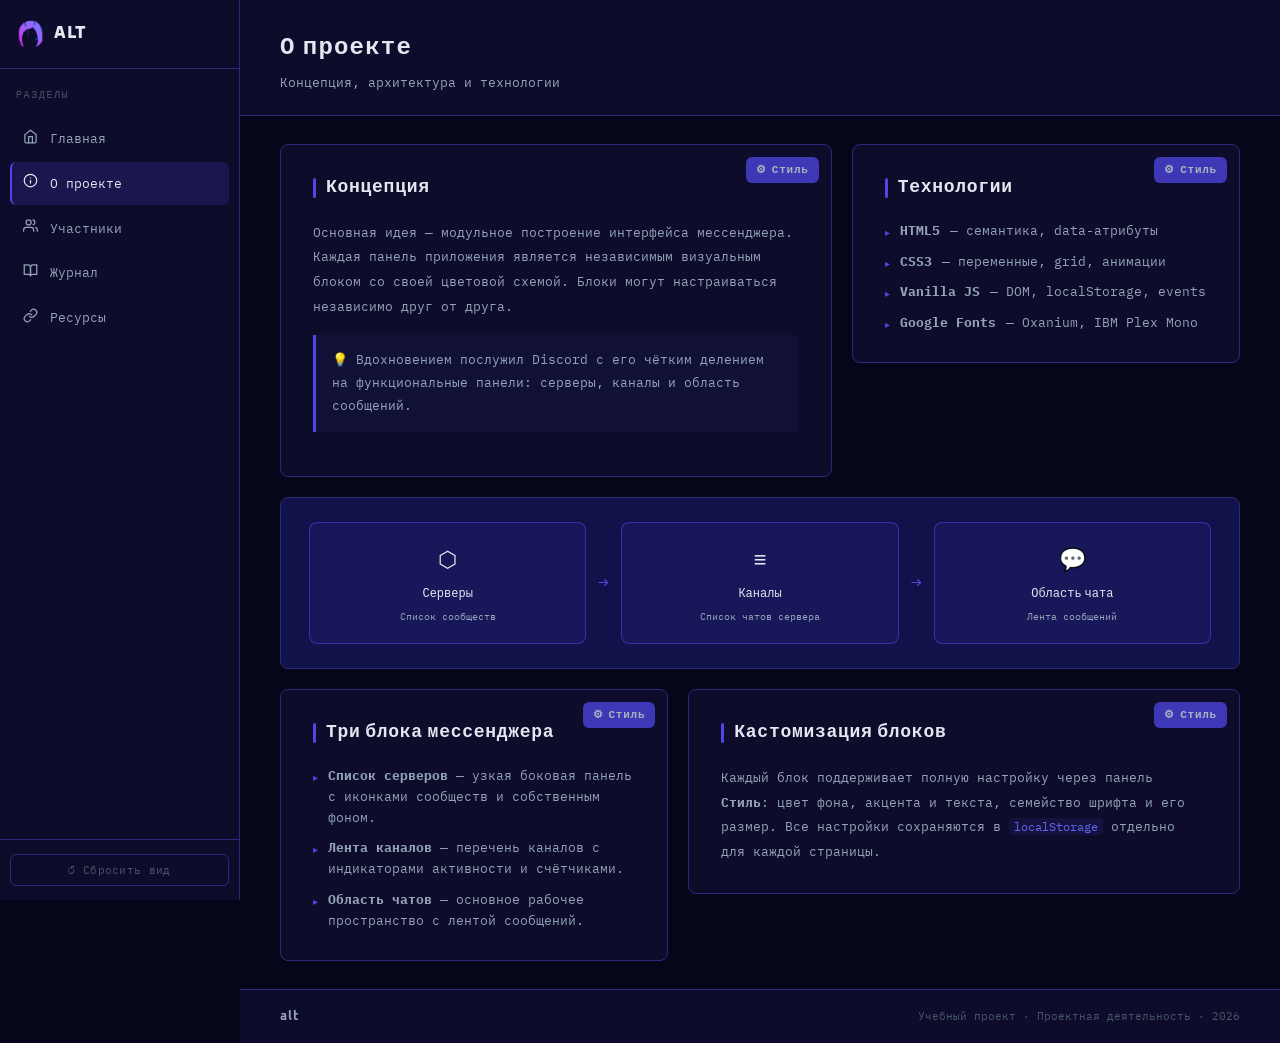
==== commit 1933b969: "fix css & add logo" ====
--- a/site/about.html
+++ b/site/about.html
@@ -9,7 +9,7 @@
   <link rel="stylesheet" href="css/style.css">
 </head>
 <body>
-  <aside class="sidebar"><div class="sidebar-header"><span class="logo-icon">⬡</span><span class="logo-text">alt</span></div><div class="nav-category">Разделы</div><nav class="sidebar-nav"><a href="index.html" class="nav-link "><span class="nav-icon"><svg width="15" height="15" viewBox="0 0 24 24" fill="none" stroke="currentColor" stroke-width="2" stroke-linecap="round"><path d="m3 9 9-7 9 7v11a2 2 0 0 1-2 2H5a2 2 0 0 1-2-2z"/><polyline points="9 22 9 12 15 12 15 22"/></svg></span>Главная</a><a href="about.html" class="nav-link active"><span class="nav-icon"><svg width="15" height="15" viewBox="0 0 24 24" fill="none" stroke="currentColor" stroke-width="2" stroke-linecap="round"><circle cx="12" cy="12" r="10"/><line x1="12" y1="16" x2="12" y2="12"/><line x1="12" y1="8" x2="12.01" y2="8"/></svg></span>О проекте</a><a href="members.html" class="nav-link "><span class="nav-icon"><svg width="15" height="15" viewBox="0 0 24 24" fill="none" stroke="currentColor" stroke-width="2" stroke-linecap="round"><path d="M17 21v-2a4 4 0 0 0-4-4H5a4 4 0 0 0-4 4v2"/><circle cx="9" cy="7" r="4"/><path d="M23 21v-2a4 4 0 0 0-3-3.87M16 3.13a4 4 0 0 1 0 7.75"/></svg></span>Участники</a><a href="journal.html" class="nav-link "><span class="nav-icon"><svg width="15" height="15" viewBox="0 0 24 24" fill="none" stroke="currentColor" stroke-width="2" stroke-linecap="round"><path d="M2 3h6a4 4 0 0 1 4 4v14a3 3 0 0 0-3-3H2z"/><path d="M22 3h-6a4 4 0 0 0-4 4v14a3 3 0 0 1 3-3h7z"/></svg></span>Журнал</a><a href="resources.html" class="nav-link "><span class="nav-icon"><svg width="15" height="15" viewBox="0 0 24 24" fill="none" stroke="currentColor" stroke-width="2" stroke-linecap="round"><path d="M10 13a5 5 0 0 0 7.54.54l3-3a5 5 0 0 0-7.07-7.07l-1.72 1.71"/><path d="M14 11a5 5 0 0 0-7.54-.54l-3 3a5 5 0 0 0 7.07 7.07l1.71-1.71"/></svg></span>Ресурсы</a></nav><div class="sidebar-footer"><button class="reset-btn" onclick="resetBlocks()">↺ Сбросить вид</button></div></aside>
+  <aside class="sidebar"><div class="sidebar-header"><img class="logo-icon" src="assets/logo.png" alt="alt logo"><span class="logo-text">alt</span></div><div class="nav-category">Разделы</div><nav class="sidebar-nav"><a href="index.html" class="nav-link "><span class="nav-icon"><svg width="15" height="15" viewBox="0 0 24 24" fill="none" stroke="currentColor" stroke-width="2" stroke-linecap="round"><path d="m3 9 9-7 9 7v11a2 2 0 0 1-2 2H5a2 2 0 0 1-2-2z"/><polyline points="9 22 9 12 15 12 15 22"/></svg></span>Главная</a><a href="about.html" class="nav-link active"><span class="nav-icon"><svg width="15" height="15" viewBox="0 0 24 24" fill="none" stroke="currentColor" stroke-width="2" stroke-linecap="round"><circle cx="12" cy="12" r="10"/><line x1="12" y1="16" x2="12" y2="12"/><line x1="12" y1="8" x2="12.01" y2="8"/></svg></span>О проекте</a><a href="members.html" class="nav-link "><span class="nav-icon"><svg width="15" height="15" viewBox="0 0 24 24" fill="none" stroke="currentColor" stroke-width="2" stroke-linecap="round"><path d="M17 21v-2a4 4 0 0 0-4-4H5a4 4 0 0 0-4 4v2"/><circle cx="9" cy="7" r="4"/><path d="M23 21v-2a4 4 0 0 0-3-3.87M16 3.13a4 4 0 0 1 0 7.75"/></svg></span>Участники</a><a href="journal.html" class="nav-link "><span class="nav-icon"><svg width="15" height="15" viewBox="0 0 24 24" fill="none" stroke="currentColor" stroke-width="2" stroke-linecap="round"><path d="M2 3h6a4 4 0 0 1 4 4v14a3 3 0 0 0-3-3H2z"/><path d="M22 3h-6a4 4 0 0 0-4 4v14a3 3 0 0 1 3-3h7z"/></svg></span>Журнал</a><a href="resources.html" class="nav-link "><span class="nav-icon"><svg width="15" height="15" viewBox="0 0 24 24" fill="none" stroke="currentColor" stroke-width="2" stroke-linecap="round"><path d="M10 13a5 5 0 0 0 7.54.54l3-3a5 5 0 0 0-7.07-7.07l-1.72 1.71"/><path d="M14 11a5 5 0 0 0-7.54-.54l-3 3a5 5 0 0 0 7.07 7.07l1.71-1.71"/></svg></span>Ресурсы</a></nav><div class="sidebar-footer"><button class="reset-btn" onclick="resetBlocks()">↺ Сбросить вид</button></div></aside>
   <div class="page-wrapper">
     <div class="block-unit page-header" data-block-id="page-header">
       <h1>О проекте</h1><p>Концепция, архитектура и технологии</p>
--- a/site/css/style.css
+++ b/site/css/style.css
@@ -105,9 +105,10 @@
 }
 
 .logo-icon {
-  color: var(--accent);
-  font-size: 22px;
-  line-height: 1;
+  width: 28px;
+  height: 28px;
+  object-fit: contain;
+  border-radius: 6px;
   flex-shrink: 0;   /* не сжимается */
 }
 
@@ -220,10 +221,12 @@
 /* Все секции страницы обёрнуты в .block-unit. */
 .block-unit {
   /* свои переменные блока — их может менять панель настроек */
-  --block-bg:         var(--bg-block);
-  --block-accent:     var(--accent);
-  --block-font-size:  13px;
-  --block-text-color: var(--text-secondary);
+  --block-bg:            var(--bg-block);
+  --block-accent:        var(--accent);
+  --block-font-size:     13px;
+  --block-text-color:    var(--text-secondary);
+  --block-heading-color: var(--text-primary);
+  --block-heading-font:  var(--font-heading);
 
   background: var(--block-bg);
   border: 1px solid var(--border);
@@ -238,7 +241,7 @@
 
 /* подсветка рамки при наведении */
 .block-unit:hover {
-  border-color: rgba(79, 70, 229, 0.5);
+  border-color: var(--block-accent);
 }
 
 /* активный блок: открыта панель настроек или блок тащат */
@@ -293,10 +296,10 @@
   right: 12px;
   height: 26px;
   padding: 0 10px;
-  background: var(--accent);
+  background: var(--block-accent);
   border: none;
   border-radius: 6px;
-  color: #fff;
+  color: var(--block-heading-color);
   font-size: 11px;
   font-family: var(--font-heading);
   font-weight: 700;
@@ -691,17 +694,14 @@
   flex: 1;
   padding: 18px 12px;
   border-radius: 8px;
-  border: 1px solid var(--border);
+  border: 1px solid rgba(79, 70, 229, 0.55);
+  background: rgba(79, 70, 229, 0.10);
   text-align: center;
 }
-/* три панельки разными цветами */
-.arch-panel.arch-srv  { border-color: rgba(79,70,229,0.4);  background: rgba(79,70,229,0.06); }
-.arch-panel.arch-ch   { border-color: rgba(14,165,233,0.4); background: rgba(14,165,233,0.06); }
-.arch-panel.arch-chat { border-color: rgba(34,197,94,0.4);  background: rgba(34,197,94,0.06); }
 .arch-panel-ico   { font-size: 22px; margin-bottom: 8px; display: block; }
 .arch-panel-title { font-family: var(--font-heading); font-size: 12px; color: var(--text-primary); margin-bottom: 4px; }
-.arch-panel-desc  { font-size: 10px; color: var(--text-muted); }
-.arch-arrow       { font-size: 18px; color: var(--border); flex-shrink: 0; }
+.arch-panel-desc  { font-size: 10px; color: var(--text-secondary); }
+.arch-arrow       { font-size: 18px; color: var(--accent); flex-shrink: 0; }
 
 /* баннер команды (страница members) */
 .team-banner {
@@ -987,10 +987,10 @@
 
 /* заголовок секции с цветной полоской слева */
 .section-title {
-  font-family: var(--font-heading);
-  font-size: 18px;
+  font-family: var(--block-heading-font);
+  font-size: calc(var(--block-font-size, 13px) + 5px);
   font-weight: 700;
-  color: var(--text-primary);
+  color: var(--block-heading-color);
   margin-bottom: 18px;
   letter-spacing: 0.04em;
   display: flex;
@@ -1093,19 +1093,20 @@
 }
 
 .hero-title {
-  font-family: var(--font-heading);
-  font-size: 56px;
+  font-family: var(--block-heading-font);
+  font-size: calc(var(--block-font-size, 13px) + 43px);
   font-weight: 800;
   line-height: 1.06;
   margin-bottom: 18px;
   letter-spacing: 0.02em;
+  color: var(--block-heading-color);
 }
 
 .hero-title .accent { color: var(--block-accent); }
 
 .hero-sub {
-  font-size: 14px;
-  color: var(--text-secondary);
+  font-size: var(--block-font-size, 12px);
+  color: var(--block-text-color);
   max-width: 460px;
   margin: 0 auto 36px;
   line-height: 1.85;
@@ -1245,10 +1246,10 @@
 .feature-ico { font-size: 30px; margin-bottom: 14px; }
 
 .feature-name {
-  font-family: var(--font-heading);
-  font-size: 14px;
+  font-family: var(--block-heading-font);
+  font-size: calc(var(--block-font-size, 13px) + 1px);
   font-weight: 700;
-  color: var(--text-primary);
+  color: var(--block-heading-color);
   margin-bottom: 8px;
   letter-spacing: 0.03em;
 }
@@ -1279,13 +1280,14 @@
   justify-content: center;
   font-size: 22px;
   margin-bottom: 16px;
+  overflow: hidden;
 }
 
 .member-name {
-  font-family: var(--font-heading);
-  font-size: 16px;
+  font-family: var(--block-heading-font);
+  font-size: calc(var(--block-font-size, 13px) + 3px);
   font-weight: 700;
-  color: var(--text-primary);
+  color: var(--block-heading-color);
   margin-bottom: 3px;
 }
 
@@ -1340,10 +1342,10 @@
 }
 
 .post-title {
-  font-family: var(--font-heading);
-  font-size: 20px;
+  font-family: var(--block-heading-font);
+  font-size: calc(var(--block-font-size, 13px) + 7px);
   font-weight: 700;
-  color: var(--text-primary);
+  color: var(--block-heading-color);
   margin-bottom: 12px;
 }
 
@@ -1377,10 +1379,10 @@
 .res-ico { font-size: 22px; flex-shrink: 0; margin-top: 1px; }
 
 .res-info h3 {
-  font-family: var(--font-heading);
-  font-size: 14px;
+  font-family: var(--block-heading-font);
+  font-size: calc(var(--block-font-size, 13px) + 1px);
   font-weight: 600;
-  color: var(--text-primary);
+  color: var(--block-heading-color);
   margin-bottom: 4px;
 }
 
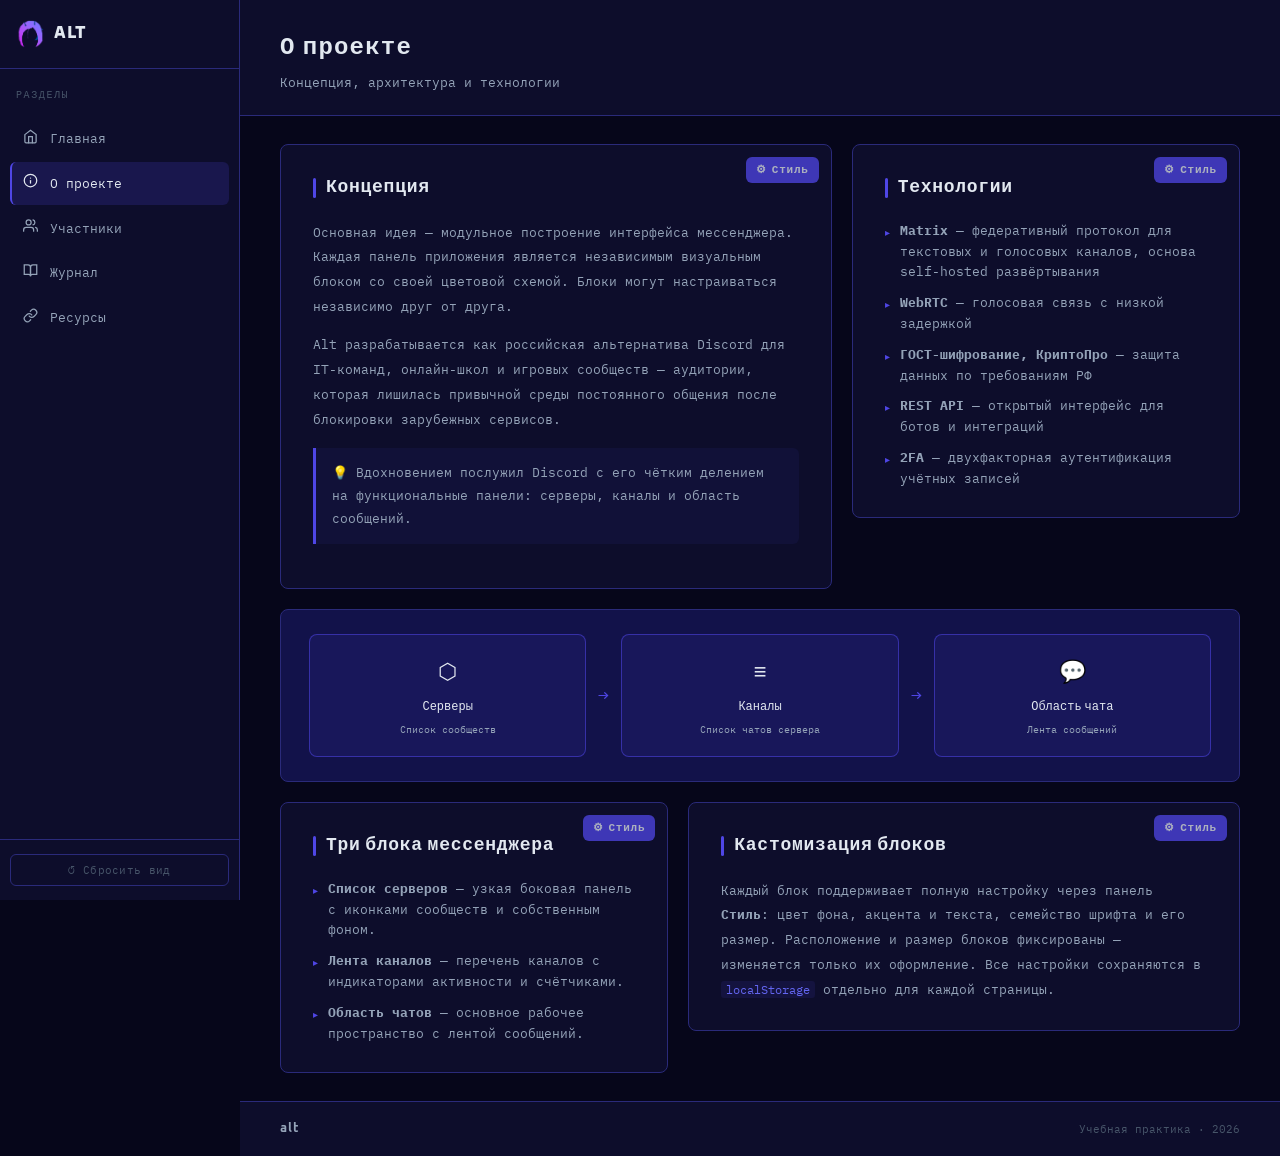
==== commit 744c43de: "modify html text & add report" ====
--- a/site/about.html
+++ b/site/about.html
@@ -20,6 +20,7 @@
           <h2 class="section-title">Концепция</h2>
           <div class="body-text">
             <p>Основная идея — модульное построение интерфейса мессенджера. Каждая панель приложения является независимым визуальным блоком со своей цветовой схемой. Блоки могут настраиваться независимо друг от друга.</p>
+            <p>Alt разрабатывается как российская альтернатива Discord для IT-команд, онлайн-школ и игровых сообществ — аудитории, которая лишилась привычной среды постоянного общения после блокировки зарубежных сервисов.</p>
             <div class="highlight-box">💡 Вдохновением послужил Discord с его чётким делением на функциональные панели: серверы, каналы и область сообщений.</div>
           </div>
         </div>
@@ -29,10 +30,11 @@
           <h2 class="section-title">Технологии</h2>
           <div class="body-text">
             <ul class="item-list">
-              <li><strong>HTML5</strong> — семантика, data-атрибуты</li>
-              <li><strong>CSS3</strong> — переменные, grid, анимации</li>
-              <li><strong>Vanilla JS</strong> — DOM, localStorage, events</li>
-              <li><strong>Google Fonts</strong> — Oxanium, IBM Plex Mono</li>
+              <li><div><strong>Matrix</strong> — федеративный протокол для текстовых и голосовых каналов, основа self-hosted развёртывания</div></li>
+              <li><div><strong>WebRTC</strong> — голосовая связь с низкой задержкой</div></li>
+              <li><div><strong>ГОСТ-шифрование, КриптоПро</strong> — защита данных по требованиям РФ</div></li>
+              <li><div><strong>REST API</strong> — открытый интерфейс для ботов и интеграций</div></li>
+              <li><div><strong>2FA</strong> — двухфакторная аутентификация учётных записей</div></li>
             </ul>
           </div>
         </div>
@@ -73,12 +75,12 @@
         <div class="block-inner">
           <h2 class="section-title">Кастомизация блоков</h2>
           <div class="body-text">
-            <p>Каждый блок поддерживает полную настройку через панель <strong>Стиль</strong>: цвет фона, акцента и текста, семейство шрифта и его размер. Все настройки сохраняются в <code>localStorage</code> отдельно для каждой страницы.</p>
+            <p>Каждый блок поддерживает полную настройку через панель <strong>Стиль</strong>: цвет фона, акцента и текста, семейство шрифта и его размер. Расположение и размер блоков фиксированы — изменяется только их оформление. Все настройки сохраняются в <code>localStorage</code> отдельно для каждой страницы.</p>
           </div>
         </div>
       </div>
     </div>
-    <footer class="block-unit site-footer" data-block-id="footer"><span class="footer-logo">alt</span><span>Учебный проект · Проектная деятельность · 2026</span></footer>
+    <footer class="block-unit site-footer" data-block-id="footer"><span class="footer-logo">alt</span><span>Учебная практика · 2026</span></footer>
   </div>
   <script src="js/blocks.js"></script>
 </body>
--- a/site/css/style.css
+++ b/site/css/style.css
@@ -1,32 +1,31 @@
-/* шрифты: Oxanium для заголовков, IBM Plex Mono для текста */
+/* Подключаем шрифты: Oxanium для заголовков, IBM Plex Mono для текста */
 @import url('https://fonts.googleapis.com/css2?family=Oxanium:wght@300;400;600;700;800&family=IBM+Plex+Mono:ital,wght@0,300;0,400;0,500;1,300&display=swap');
 
 
-/* Переменные. Записываем сюда цвета и размеры один раз, */
-/* а дальше берём их через var(...). Если поменять тут — поменяется везде. */
+/* Общие переменные темы — используются во всех файлах сайта */
 :root {
   /* фоны */
-  --bg-page:            #06061a;   /* самый тёмный фон страницы */
-  --bg-block:           #0d0d2b;   /* фон обычного блока */
-  --bg-block-secondary: #12124a;   /* фон чуть посветлее */
-  --bg-active:          #1a1a6e;   /* фон выделенного элемента */
-
-  /* акцентные цвета (кнопки, ссылки и т.п.) */
-  --accent:             #4f46e5;   /* основной фиолетово-синий */
-  --accent-hover:       #6366f1;   /* он же, но светлее (для наведения) */
+  --bg-page:            #06061a;
+  --bg-block:           #0d0d2b;
+  --bg-block-secondary: #12124a;   /* светлее основного фона блока */
+  --bg-active:          #1a1a6e;   /* фон выбранного элемента */
+
+  /* акцентные цвета (кнопки, ссылки) */
+  --accent:             #4f46e5;
+  --accent-hover:       #6366f1;
 
   /* цвет рамок и разделителей */
   --border:             #2a2a7a;
 
   /* цвета текста */
-  --text-primary:       #e2e8f0;   /* основной светлый текст */
-  --text-secondary:     #94a3b8;   /* второстепенный текст */
-  --text-muted:         #475569;   /* совсем приглушённый текст */
+  --text-primary:       #e2e8f0;
+  --text-secondary:     #94a3b8;
+  --text-muted:         #475569;
 
   /* размеры макета */
-  --sidebar-width:  240px;         /* ширина бокового меню */
-  --radius:         8px;           /* скругление углов */
-  --transition:     0.2s ease;     /* скорость плавных переходов */
+  --sidebar-width:  240px;       /* ширина бокового меню */
+  --radius:         8px;         /* скругление углов */
+  --transition:     0.2s ease;   /* скорость переходов */
 
   /* шрифты */
   --font-heading: 'Oxanium', monospace;
@@ -36,7 +35,7 @@
 
 /* Сброс отступов и базовые стили */
 
-/* Убираем у всех элементов лишние отступы и считаем размер вместе с рамкой */
+/* убираем у всех элементов лишние отступы и считаем размер вместе с рамкой */
 *, *::before, *::after {
   box-sizing: border-box;
   margin: 0;
@@ -52,8 +51,8 @@
   font-family: var(--font-body);
   font-size: 14px;
   line-height: 1.65;
-  min-height: 100vh;   /* тянем на всю высоту экрана */
-  display: flex;       /* сайдбар и контент будут стоять в ряд */
+  min-height: 100vh;   /* высота на весь экран */
+  display: flex;       /* сайдбар и контент стоят в ряд */
 }
 
 /* ссылки без подчёркивания и цвета текста родителя */
@@ -88,8 +87,8 @@
   background: var(--bg-block);
   border-right: 1px solid var(--border);
   display: flex;
-  flex-direction: column;   /* элементы в столбик */
-  position: fixed;          /* прилипает к экрану при прокрутке */
+  flex-direction: column;   /* пункты меню в столбик */
+  position: fixed;          /* остаётся на месте при прокрутке */
   top: 0;
   left: 0;
   z-index: 100;             /* поверх обычного контента */
@@ -109,7 +108,7 @@
   height: 28px;
   object-fit: contain;
   border-radius: 6px;
-  flex-shrink: 0;   /* не сжимается */
+  flex-shrink: 0;   /* не сжимается рядом с текстом */
 }
 
 .logo-text {
@@ -121,7 +120,7 @@
   color: var(--text-primary);
 }
 
-/* выделенная часть логотипа другим цветом */
+/* выделенная часть логотипа другим цветом, без курсива <em> */
 .logo-text em { color: var(--accent); font-style: normal; }
 
 /* подпись-категория над группой ссылок */
@@ -136,7 +135,7 @@
 
 /* список ссылок меню */
 .sidebar-nav {
-  flex: 1;            /* занимает всё свободное место */
+  flex: 1;            /* занимает всё свободное место по высоте */
   padding: 8px 10px;
   display: flex;
   flex-direction: column;
@@ -144,6 +143,7 @@
   overflow-y: auto;   /* прокрутка, если ссылок много */
 }
 
+/* ссылка меню */
 .nav-link {
   display: flex;
   align-items: center;
@@ -152,7 +152,7 @@
   color: var(--text-secondary);
   border-radius: 6px;
   font-size: 13px;
-  transition: background var(--transition), color var(--transition);
+  transition: background var(--transition), color var(--transition);   /* плавная смена фона и цвета */
 }
 
 /* ссылка при наведении мышкой */
@@ -173,7 +173,7 @@
   font-size: 15px;
   width: 20px;
   text-align: center;
-  flex-shrink: 0;
+  flex-shrink: 0;   /* не сжимается рядом с текстом */
 }
 
 /* низ меню с кнопкой сброса */
@@ -190,7 +190,7 @@
   color: var(--text-muted);
   font-size: 11px;
   border-radius: 6px;
-  transition: all var(--transition);
+  transition: all var(--transition);   /* плавное наведение */
   display: flex;
   align-items: center;
   justify-content: center;
@@ -210,17 +210,16 @@
 /* обёртка контента — отодвигаем вправо, чтобы не залезала под меню */
 .page-wrapper {
   margin-left: var(--sidebar-width);
-  flex: 1;
+  flex: 1;            /* занимает всё место рядом с меню */
   display: flex;
   flex-direction: column;
   min-height: 100vh;
 }
 
 
-/* Блок (block-unit) — главный кирпичик интерфейса. */
-/* Все секции страницы обёрнуты в .block-unit. */
+/* Блок-секция — обёртка для каждой панели контента на странице */
 .block-unit {
-  /* свои переменные блока — их может менять панель настроек */
+  /* переменные блока, их меняет панель «Стиль» */
   --block-bg:            var(--bg-block);
   --block-accent:        var(--accent);
   --block-font-size:     13px;
@@ -231,12 +230,13 @@
   background: var(--block-bg);
   border: 1px solid var(--border);
   border-radius: var(--radius);
-  position: relative;
-  transition: border-color var(--transition), box-shadow var(--transition);
+  position: relative;   /* чтобы кнопка «Стиль» позиционировалась внутри блока */
+  transition: border-color var(--transition), box-shadow var(--transition);   /* плавная подсветка при наведении/выборе */
   box-sizing: border-box;
-  animation: fadeUp 0.35s ease both;   /* плавное появление */
-}
-
+  animation: fadeUp 0.35s ease both;   /* появление снизу вверх */
+}
+
+/* legacy: класс из убранного drag&drop, сейчас не навешивается */
 .block-unit.dragging { opacity: 0.85; }
 
 /* подсветка рамки при наведении */
@@ -244,9 +244,9 @@
   border-color: var(--block-accent);
 }
 
-/* активный блок: открыта панель настроек или блок тащат */
+/* активный блок — открыта панель «Стиль» */
 .block-unit.block-active {
-  border-color: var(--block-accent) !important;
+  border-color: var(--block-accent) !important;   /* перебивает border-color из :hover */
   box-shadow: 0 0 0 1px var(--block-accent), 0 0 28px -4px var(--block-accent);
   outline: none;
 }
@@ -305,18 +305,18 @@
   font-weight: 700;
   letter-spacing: 0.07em;
   cursor: pointer;
-  z-index: 10;
+  z-index: 10;   /* поверх содержимого блока */
   display: flex;
   align-items: center;
   gap: 5px;
   opacity: 0.75;
-  transition: opacity 0.15s, transform 0.2s;
+  transition: opacity 0.15s, transform 0.2s;   /* плавное появление и сдвиг */
   white-space: nowrap;   /* текст в одну строку */
 }
 
 .block-settings-btn .bsb-ico {
   display: inline-block;
-  transition: transform 0.35s ease;
+  transition: transform 0.35s ease;   /* плавный поворот иконки */
   font-style: normal;
 }
 
@@ -329,10 +329,12 @@
 /* крутим иконку-шестерёнку при наведении */
 .block-settings-btn:hover .bsb-ico { transform: rotate(60deg); }
 
+/* при открытой панели кнопка всегда видна полностью */
 .block-unit.block-active .block-settings-btn {
   background: var(--block-accent);
   opacity: 1;
 }
+
 
 /* кнопка сброса в шапке панели настроек */
 .sp-reset-btn {
@@ -344,11 +346,31 @@
   width: 24px; height: 24px;
   cursor: pointer;
   display: flex; align-items: center; justify-content: center;
-  transition: all var(--transition);
+  transition: all var(--transition);   /* плавное наведение */
 }
 .sp-reset-btn:hover { border-color: var(--accent); color: var(--accent); }
 
-/* шапка панели настроек (с кнопкой сброса справа) */
+
+/* Панель настроек блока — позицию ей выставляет blocks.js */
+.settings-panel {
+  position: fixed;   /* не зависит от прокрутки страницы */
+  width: 264px;
+  background: #09091f;
+  border: 1px solid rgba(79, 70, 229, 0.35);
+  border-radius: 12px;
+  z-index: 1000;   /* поверх сайдбара и любых блоков */
+  display: none;   /* по умолчанию скрыта */
+  box-shadow: 0 20px 56px rgba(0, 0, 0, 0.85), 0 0 0 1px rgba(255, 255, 255, 0.03);
+  overflow: hidden;
+}
+
+/* открытая панель */
+.settings-panel.open {
+  display: block;
+  animation: fadeDown 0.15s ease;
+}
+
+/* заголовок панели — текст слева, кнопка сброса справа */
 .sp-header {
   padding: 11px 14px;
   font-family: var(--font-heading);
@@ -364,40 +386,6 @@
   justify-content: space-between;
 }
 
-
-/* Панель настроек блока. */
-/* Появляется поверх страницы; её позицию задаёт blocks.js. */
-.settings-panel {
-  position: fixed;
-  width: 264px;
-  background: #09091f;
-  border: 1px solid rgba(79, 70, 229, 0.35);
-  border-radius: 12px;
-  z-index: 1000;
-  display: none;   /* по умолчанию скрыта */
-  box-shadow: 0 20px 56px rgba(0, 0, 0, 0.85), 0 0 0 1px rgba(255, 255, 255, 0.03);
-  overflow: hidden;
-}
-
-/* открытая панель */
-.settings-panel.open {
-  display: block;
-  animation: fadeDown 0.15s ease;
-}
-
-/* заголовок панели */
-.sp-header {
-  padding: 11px 14px;
-  font-family: var(--font-heading);
-  font-size: 10px;
-  font-weight: 700;
-  letter-spacing: 0.12em;
-  text-transform: uppercase;
-  color: var(--text-secondary);
-  background: rgba(79, 70, 229, 0.08);
-  border-bottom: 1px solid rgba(79, 70, 229, 0.15);
-}
-
 /* одна секция внутри панели */
 .sp-section {
   padding: 12px 14px;
@@ -440,16 +428,16 @@
   padding: 2px;
   background: transparent;
   cursor: pointer;
-  flex-shrink: 0;
-}
-/* убираем стандартные рамки у самого образца цвета (для разных браузеров) */
+  flex-shrink: 0;   /* не сжимается рядом с полем ввода */
+}
+/* убираем стандартную рамку у образца цвета */
 .sp-color-picker::-webkit-color-swatch-wrapper { padding: 0; }
 .sp-color-picker::-webkit-color-swatch { border: none; border-radius: 3px; }
 .sp-color-picker::-moz-color-swatch { border: none; border-radius: 3px; }
 
 /* поле ввода цвета в виде hex (#xxxxxx) */
 .sp-hex-input {
-  flex: 1;
+  flex: 1;   /* занимает оставшееся место в строке рядом с .sp-color-picker */
   background: rgba(0, 0, 0, 0.4);
   border: 1px solid rgba(79, 70, 229, 0.2);
   border-radius: 6px;
@@ -459,7 +447,7 @@
   padding: 5px 8px;
   outline: none;
   letter-spacing: 0.06em;
-  transition: border-color var(--transition);
+  transition: border-color var(--transition);   /* плавная подсветка рамки */
 }
 /* подсветка рамки, когда поле в фокусе */
 .sp-hex-input:focus { border-color: var(--accent); }
@@ -476,7 +464,7 @@
   padding: 6px 8px;
   outline: none;
   cursor: pointer;
-  transition: border-color var(--transition);
+  transition: border-color var(--transition);   /* плавная подсветка рамки */
   margin-bottom: 8px;
 }
 .sp-font-select:focus { border-color: var(--accent); }
@@ -501,7 +489,7 @@
   margin-bottom: 8px;
   cursor: pointer;
 }
-/* кружок ползунка — отдельно для Chrome/Safari и для Firefox */
+/* кружок ползунка — стиль дублируется для разных браузеров */
 .sp-slider::-webkit-slider-thumb {
   -webkit-appearance: none;
   width: 14px;
@@ -535,7 +523,7 @@
   display: flex;
   align-items: center;
   justify-content: center;
-  transition: all var(--transition);
+  transition: all var(--transition);   /* плавное наведение */
 }
 .sp-toggle:hover { border-color: var(--accent); color: var(--accent); }
 /* нажатая кнопка */
@@ -546,6 +534,9 @@
 }
 .sp-toggle b { font-style: normal; font-weight: 900; }
 .sp-toggle i { font-style: italic; font-weight: 400; }
+
+/* legacy: заготовки под ширину колонок и выравнивание текста — */
+/* в текущей панели «Стиль» не используются (не вызываются из blocks.js) */
 
 /* кнопки выбора ширины (¼ ½ ¾ ■) */
 .sp-col-btns {
@@ -563,7 +554,7 @@
   color: var(--text-secondary);
   font-size: 13px;
   text-align: center;
-  transition: all var(--transition);
+  transition: all var(--transition);   /* плавное наведение */
   cursor: pointer;
 }
 .sp-col-btn:hover { border-color: var(--accent); color: var(--accent); }
@@ -590,7 +581,7 @@
   font-size: 11px;
   text-align: center;
   cursor: pointer;
-  transition: all var(--transition);
+  transition: all var(--transition);   /* плавное наведение */
 }
 .sp-preset-btn:hover { border-color: var(--accent); color: var(--accent); }
 .sp-preset-btn.active {
@@ -616,7 +607,7 @@
   font-size: 14px;
   text-align: center;
   cursor: pointer;
-  transition: all var(--transition);
+  transition: all var(--transition);   /* плавное наведение */
 }
 .sp-align-btn:hover { border-color: var(--accent); color: var(--accent); }
 .sp-align-btn.active {
@@ -634,6 +625,8 @@
 
 /* Фича-блок: иконка + описание по центру */
 .feature-inner {
+  flex: 1;
+  justify-content: center;
   padding: 32px 22px;
   text-align: center;
   display: flex;
@@ -643,10 +636,9 @@
 }
 
 
-/* Декоративные вставки между блоками. */
-/* Это НЕ .block-unit, а просто украшения для разнообразия. */
-
-/* строка со статистикой (страница index) */
+/* Декоративные вставки между блоками — это не .block-unit, поэтому без кнопки «Стиль» */
+
+/* legacy: строка со статистикой — сейчас не используется ни на одной странице */
 .page-stats {
   grid-column: span 12;   /* на всю ширину сетки */
   display: flex;
@@ -656,7 +648,7 @@
   background: var(--bg-block);
 }
 .page-stat {
-  flex: 1;
+  flex: 1;   /* все колонки одинаковой ширины */
   padding: 22px 16px;
   text-align: center;
   border-right: 1px solid var(--border);
@@ -691,7 +683,7 @@
   border-radius: var(--radius);
 }
 .arch-panel {
-  flex: 1;
+  flex: 1;   /* все панели схемы одинаковой ширины */
   padding: 18px 12px;
   border-radius: 8px;
   border: 1px solid rgba(79, 70, 229, 0.55);
@@ -723,7 +715,7 @@
   justify-content: space-between;
   align-items: flex-start;
   padding: 24px 48px;
-  position: relative;
+  position: relative;   /* точка отсчёта для линии-соединителя */
   background: var(--bg-block);
   border: 1px solid var(--border);
   border-radius: var(--radius);
@@ -743,8 +735,8 @@
   flex-direction: column;
   align-items: center;
   gap: 8px;
-  position: relative;
-  z-index: 1;
+  position: relative;   /* чтобы быть поверх линии */
+  z-index: 1;           /* перекрывает линию из ::before */
 }
 .tl-dot {
   width: 26px; height: 26px;
@@ -783,8 +775,7 @@
 .tip-ico { font-size: 20px; flex-shrink: 0; }
 
 
-/* Раскладка «дерево» на главной. */
-/* Блоки соединяются линиями, как ветки дерева. */
+/* Раскладка «дерево» на главной — блоки соединены линиями-ветками */
 .tree-layout {
   padding: 28px 40px;
   display: flex;
@@ -802,25 +793,30 @@
   height: 32px;
   background: var(--accent);
   opacity: 0.55;
-  flex-shrink: 0;
+  flex-shrink: 0;   /* не сжимается */
 }
 
 /* ряд дочерних блоков */
 .tree-row {
   display: flex;
   gap: 20px;
-  align-items: flex-start;
+  align-items: stretch;
   width: 100%;
 }
 
 /* одна колонка в дереве */
 .tree-col {
-  flex: 1;
+  flex: 1;   /* по умолчанию все колонки одинаковой ширины */
   display: flex;
   flex-direction: column;
   align-items: center;
 }
-.tree-col .block-unit { width: 100%; }
+.tree-col .block-unit { 
+  width: 100%; 
+  height: 100%; 
+  display: flex; 
+  flex-direction: column;
+}
 .tree-col-wide   { flex: 8; }   /* широкая колонка */
 .tree-col-narrow { flex: 4; }   /* узкая колонка */
 
@@ -828,7 +824,7 @@
 .tc-row {
   display: flex;
   justify-content: space-around;
-  position: relative;
+  position: relative;   /* точка отсчёта для линии из ::before */
   width: 100%;
 }
 /* горизонтальная линия для 3 веток */
@@ -855,7 +851,7 @@
 }
 /* вертикальная веточка вниз к каждому блоку */
 .tc-branch {
-  flex: 1;
+  flex: 1;   /* ветки растягиваются на всю ширину строки */
   display: flex;
   justify-content: center;
 }
@@ -869,8 +865,7 @@
 }
 
 
-/* Вертикальный таймлайн журнала. */
-/* Блоки соединены линией, рядом с каждым — кружок. */
+/* Вертикальный таймлайн журнала — кружки и линия слева от постов */
 .journal-vt {
   padding: 0 40px 28px;
   display: flex;
@@ -887,7 +882,7 @@
   display: flex;
   flex-direction: column;
   align-items: center;
-  flex-shrink: 0;
+  flex-shrink: 0;   /* не сжимается */
   width: 48px;
 }
 
@@ -904,14 +899,14 @@
   font-weight: 800;
   font-size: 16px;
   color: var(--accent);
-  flex-shrink: 0;
-  position: relative;
-  z-index: 1;
+  flex-shrink: 0;       /* не сжимается */
+  position: relative;   /* чтобы быть поверх линии */
+  z-index: 1;           /* перекрывает .vt-line */
 }
 
 /* линия от кружка вниз к следующему кружку */
 .vt-line {
-  flex: 1;
+  flex: 1;   /* тянется на всю оставшуюся высоту между кружками */
   width: 2px;
   background: var(--border);
   margin: 6px 0;
@@ -919,7 +914,7 @@
 }
 
 .vt-content {
-  flex: 1;
+  flex: 1;   /* занимает всё место справа от кружков */
   padding-bottom: 24px;
 }
 
@@ -928,11 +923,10 @@
 .vt-item:last-child .vt-line { display: none; }
 
 
-/* Перетаскивание блоков — классы для разных состояний */
+/* legacy: функцию перетаскивания блоков убрали, эти классы сейчас не навешиваются */
 .block-unit[draggable="true"] { cursor: grab; }
 .block-unit[draggable="true"]:active { cursor: grabbing; }
 .block-unit.dragging { opacity: 0.4; }
-/* блок, над которым сейчас тащат другой */
 .block-unit.drag-over {
   border-style: dashed;
   border-color: var(--accent);
@@ -940,8 +934,7 @@
 }
 
 
-/* Контейнер блоков — сетка из 12 колонок. */
-/* Разные блоки занимают разное число колонок (см. ниже). */
+/* Контейнер блоков — сетка 12 колонок, ширину каждого блока задают правила ниже */
 .blocks-container {
   display: grid;
   grid-template-columns: repeat(12, 1fr);
@@ -988,7 +981,7 @@
 /* заголовок секции с цветной полоской слева */
 .section-title {
   font-family: var(--block-heading-font);
-  font-size: calc(var(--block-font-size, 13px) + 5px);
+  font-size: calc(var(--block-font-size, 13px) + 5px);   /* чуть крупнее текста блока */
   font-weight: 700;
   color: var(--block-heading-color);
   margin-bottom: 18px;
@@ -1006,10 +999,10 @@
   height: 20px;
   background: var(--block-accent);
   border-radius: 2px;
-  flex-shrink: 0;
-}
-
-/* обычный текст в блоках */
+  flex-shrink: 0;   /* не сжимается */
+}
+
+/* обычный текст в блоках; запасной цвет — если не задан в панели «Стиль» */
 .body-text {
   font-size: var(--block-font-size, 13px);
   color: var(--block-text-color, var(--text-secondary));
@@ -1053,7 +1046,7 @@
   content: '▸';
   color: var(--block-accent);
   font-size: 10px;
-  flex-shrink: 0;
+  flex-shrink: 0;   /* не сжимается */
   margin-top: 4px;
 }
 
@@ -1062,15 +1055,15 @@
 .hero-block {
   padding: 58px 40px 52px;
   text-align: center;
-  position: relative;
-  /* overflow: hidden НЕ ставим — иначе обрезается кнопка-шестерёнка */
+  position: relative;   /* точка отсчёта для свечения из ::before */
+  /* overflow: hidden не ставим — иначе обрежется кнопка-шестерёнка */
 }
 
 /* мягкое цветное свечение на фоне */
 .hero-block::before {
   content: '';
   position: absolute;
-  inset: 0;
+  inset: 0;   /* растягиваем на весь блок */
   background: radial-gradient(ellipse 65% 55% at 50% 0%,
     rgba(79, 70, 229, 0.09) 0%, transparent 70%);
   pointer-events: none;   /* не мешает кликам */
@@ -1094,7 +1087,7 @@
 
 .hero-title {
   font-family: var(--block-heading-font);
-  font-size: calc(var(--block-font-size, 13px) + 43px);
+  font-size: calc(var(--block-font-size, 13px) + 43px);   /* крупный заголовок-герой */
   font-weight: 800;
   line-height: 1.06;
   margin-bottom: 18px;
@@ -1102,6 +1095,7 @@
   color: var(--block-heading-color);
 }
 
+/* legacy: класс .accent в HTML не проставлен — правило не срабатывает */
 .hero-title .accent { color: var(--block-accent); }
 
 .hero-sub {
@@ -1149,7 +1143,7 @@
   align-items: center;
   justify-content: center;
   font-size: 13px;
-  transition: border-radius var(--transition), background var(--transition);
+  transition: border-radius var(--transition), background var(--transition);   /* плавная смена формы и фона */
   cursor: pointer;
 }
 /* активный/наведённый сервер слегка квадратится и подсвечивается */
@@ -1184,7 +1178,7 @@
   align-items: center;
   gap: 5px;
   cursor: pointer;
-  transition: color var(--transition), background var(--transition);
+  transition: color var(--transition), background var(--transition);   /* плавная смена цвета и фона */
 }
 
 .demo-ch:hover { color: var(--text-primary); background: var(--bg-block-secondary); }
@@ -1192,7 +1186,7 @@
 
 /* основная область с сообщениями */
 .demo-main {
-  flex: 1;
+  flex: 1;   /* занимает всё оставшееся место */
   background: var(--bg-page);
   padding: 14px;
   display: flex;
@@ -1210,7 +1204,7 @@
   border-radius: 50%;
   background: var(--bg-active);
   border: 1px solid var(--border);
-  flex-shrink: 0;
+  flex-shrink: 0;   /* не сжимается */
   display: flex;
   align-items: center;
   justify-content: center;
@@ -1220,7 +1214,7 @@
   color: var(--text-secondary);
 }
 
-.demo-msg-body { flex: 1; }
+.demo-msg-body { flex: 1; }   /* занимает всё место рядом с аватаркой */
 .demo-msg-name {
   font-size: 11px;
   color: var(--accent);
@@ -1230,7 +1224,7 @@
 .demo-msg-text { font-size: 11px; color: var(--text-secondary); }
 
 
-/* index.html — сетка с фичами */
+/* legacy: старая сетка фич — не используется, фичи теперь в .tree-row/.tree-col */
 .features-row {
   display: grid;
   grid-template-columns: repeat(3, 1fr);
@@ -1259,7 +1253,7 @@
 
 /* members.html — карточки участников */
 
-/* сетка карточек: подстраивается под ширину */
+/* legacy: сетка карточек — не используется, members.html сидит на .blocks-container */
 .cards-grid {
   display: grid;
   grid-template-columns: repeat(auto-fill, minmax(260px, 1fr));
@@ -1365,7 +1359,7 @@
   border-radius: 6px;
   border: 1px solid transparent;
   margin-bottom: 12px;
-  transition: background var(--transition), border-color var(--transition);
+  transition: background var(--transition), border-color var(--transition);   /* плавная смена фона и рамки */
   color: inherit;
 }
 
@@ -1417,7 +1411,7 @@
 .footer-logo em { color: var(--accent); font-style: normal; }
 
 
-/* Свой тонкий скроллбар (работает в Chrome/Safari) */
+/* Свой тонкий скроллбар (поддерживается не во всех браузерах) */
 ::-webkit-scrollbar { width: 5px; }
 ::-webkit-scrollbar-track { background: var(--bg-page); }
 ::-webkit-scrollbar-thumb { background: var(--border); border-radius: 3px; }
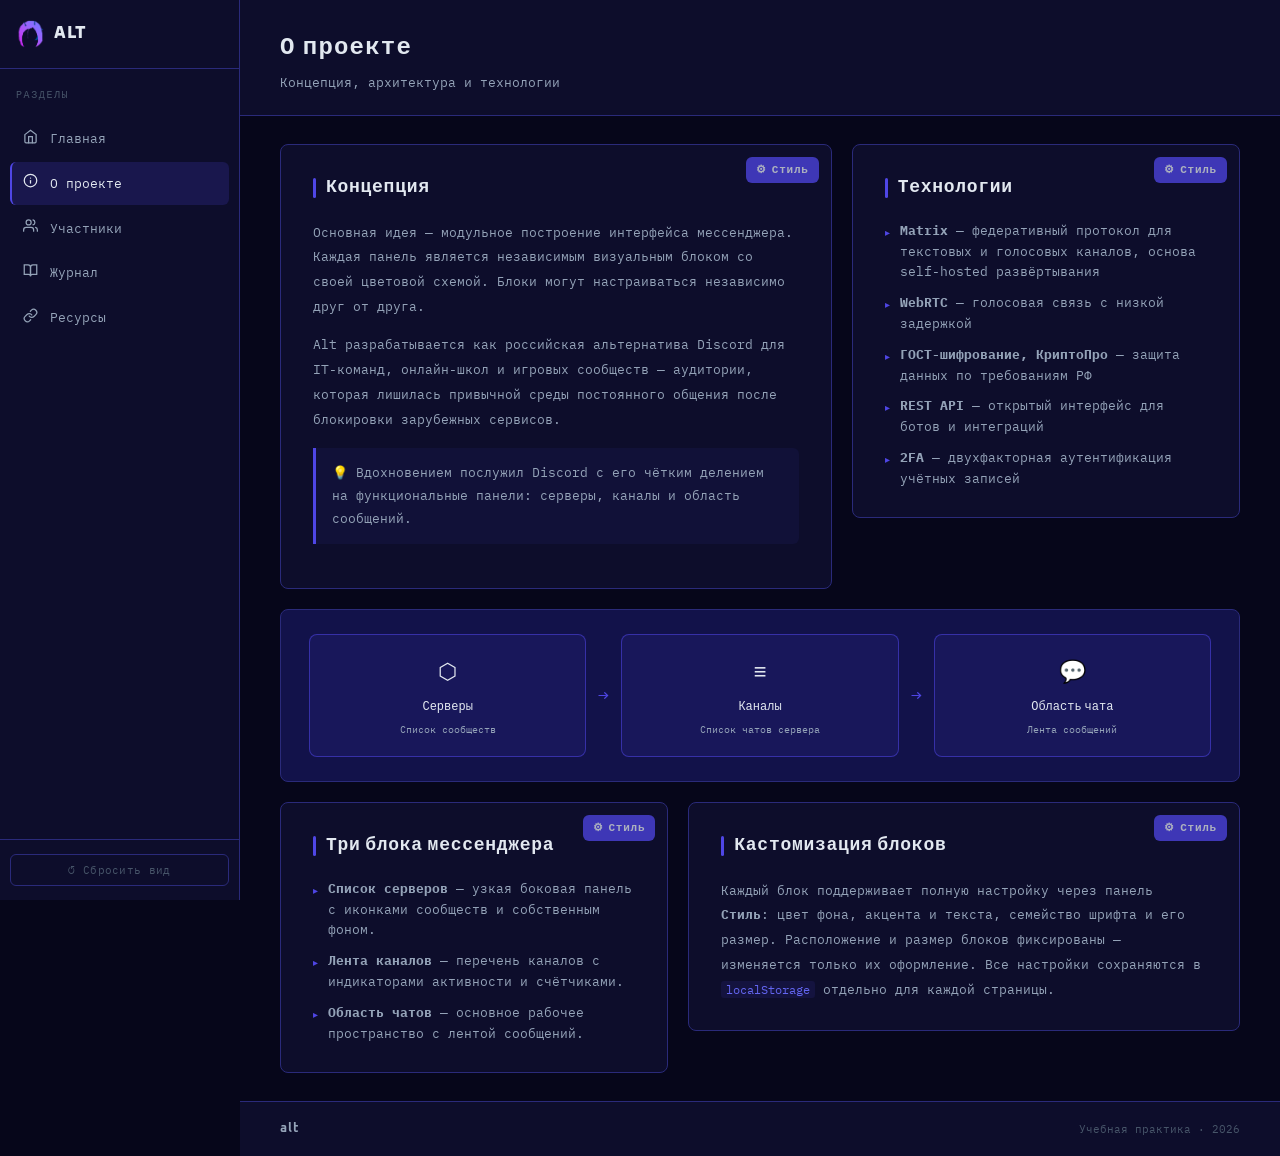
==== commit 8dede95e: "modify text annotation html" ====
--- a/site/about.html
+++ b/site/about.html
@@ -19,7 +19,7 @@
         <div class="block-inner">
           <h2 class="section-title">Концепция</h2>
           <div class="body-text">
-            <p>Основная идея — модульное построение интерфейса мессенджера. Каждая панель приложения является независимым визуальным блоком со своей цветовой схемой. Блоки могут настраиваться независимо друг от друга.</p>
+            <p>Основная идея — модульное построение интерфейса мессенджера. Каждая панель является независимым визуальным блоком со своей цветовой схемой. Блоки могут настраиваться независимо друг от друга.</p>
             <p>Alt разрабатывается как российская альтернатива Discord для IT-команд, онлайн-школ и игровых сообществ — аудитории, которая лишилась привычной среды постоянного общения после блокировки зарубежных сервисов.</p>
             <div class="highlight-box">💡 Вдохновением послужил Discord с его чётким делением на функциональные панели: серверы, каналы и область сообщений.</div>
           </div>
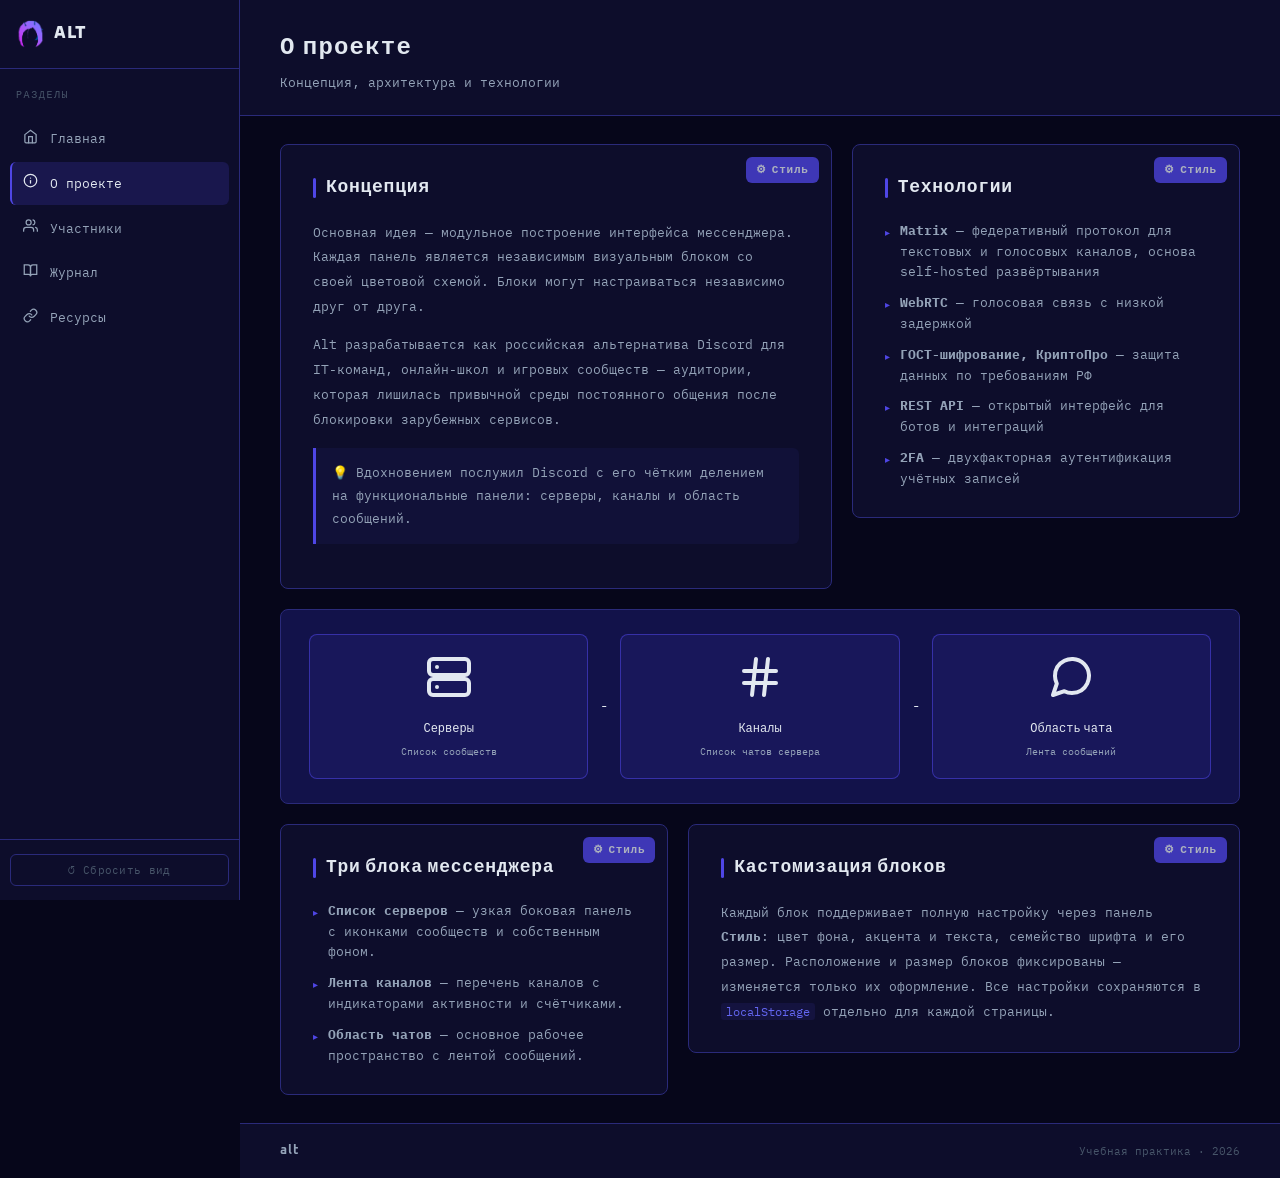
==== commit cdace62e: "add changes after revew" ====
--- a/site/about.html
+++ b/site/about.html
@@ -42,19 +42,35 @@
       <!-- Схема архитектуры — декоративная -->
       <div class="arch-diagram">
         <div class="arch-panel arch-srv">
-          <span class="arch-panel-ico">⬡</span>
+          <span class="arch-panel-ico">
+            <svg width="48" height="48" viewBox="0 0 24 24" fill="none" stroke="currentColor" stroke-width="2" stroke-linecap="round" stroke-linejoin="round">
+              <rect x="2" y="3" width="20" height="8" rx="2"/>
+              <rect x="2" y="13" width="20" height="8" rx="2"/>
+              <line x1="6" y1="7" x2="6.01" y2="7"/>
+              <line x1="6" y1="17" x2="6.01" y2="17"/>
+            </svg>
+          </span>
           <div class="arch-panel-title">Серверы</div>
           <div class="arch-panel-desc">Список сообществ</div>
         </div>
-        <div class="arch-arrow">→</div>
+        <div class="line">-</div>
         <div class="arch-panel arch-ch">
-          <span class="arch-panel-ico">≡</span>
+          <span class="arch-panel-ico">
+            <svg width="48" height="48" viewBox="0 0 24 24" fill="none" stroke="currentColor" stroke-width="2" stroke-linecap="round" stroke-linejoin="round">
+              <line x1="4" y1="9" x2="20" y2="9"/><line x1="4" y1="15" x2="20" y2="15"/>
+              <line x1="10" y1="3" x2="8" y2="21"/><line x1="16" y1="3" x2="14" y2="21"/>
+            </svg>
+          </span>
           <div class="arch-panel-title">Каналы</div>
           <div class="arch-panel-desc">Список чатов сервера</div>
         </div>
-        <div class="arch-arrow">→</div>
+        <div class="line">-</div>
         <div class="arch-panel arch-chat">
-          <span class="arch-panel-ico">💬</span>
+          <span class="arch-panel-ico">
+            <svg width="48" height="48" viewBox="0 0 24 24" fill="none" stroke="currentColor" stroke-width="2" stroke-linecap="round" stroke-linejoin="round">
+              <path d="M21 11.5a8.38 8.38 0 0 1-.9 3.8 8.5 8.5 0 0 1-7.6 4.7 8.38 8.38 0 0 1-3.8-.9L3 21l1.9-5.7a8.38 8.38 0 0 1-.9-3.8 8.5 8.5 0 0 1 4.7-7.6 8.38 8.38 0 0 1 3.8-.9h.5a8.48 8.48 0 0 1 8 8z"/>
+            </svg>
+          </span>
           <div class="arch-panel-title">Область чата</div>
           <div class="arch-panel-desc">Лента сообщений</div>
         </div>
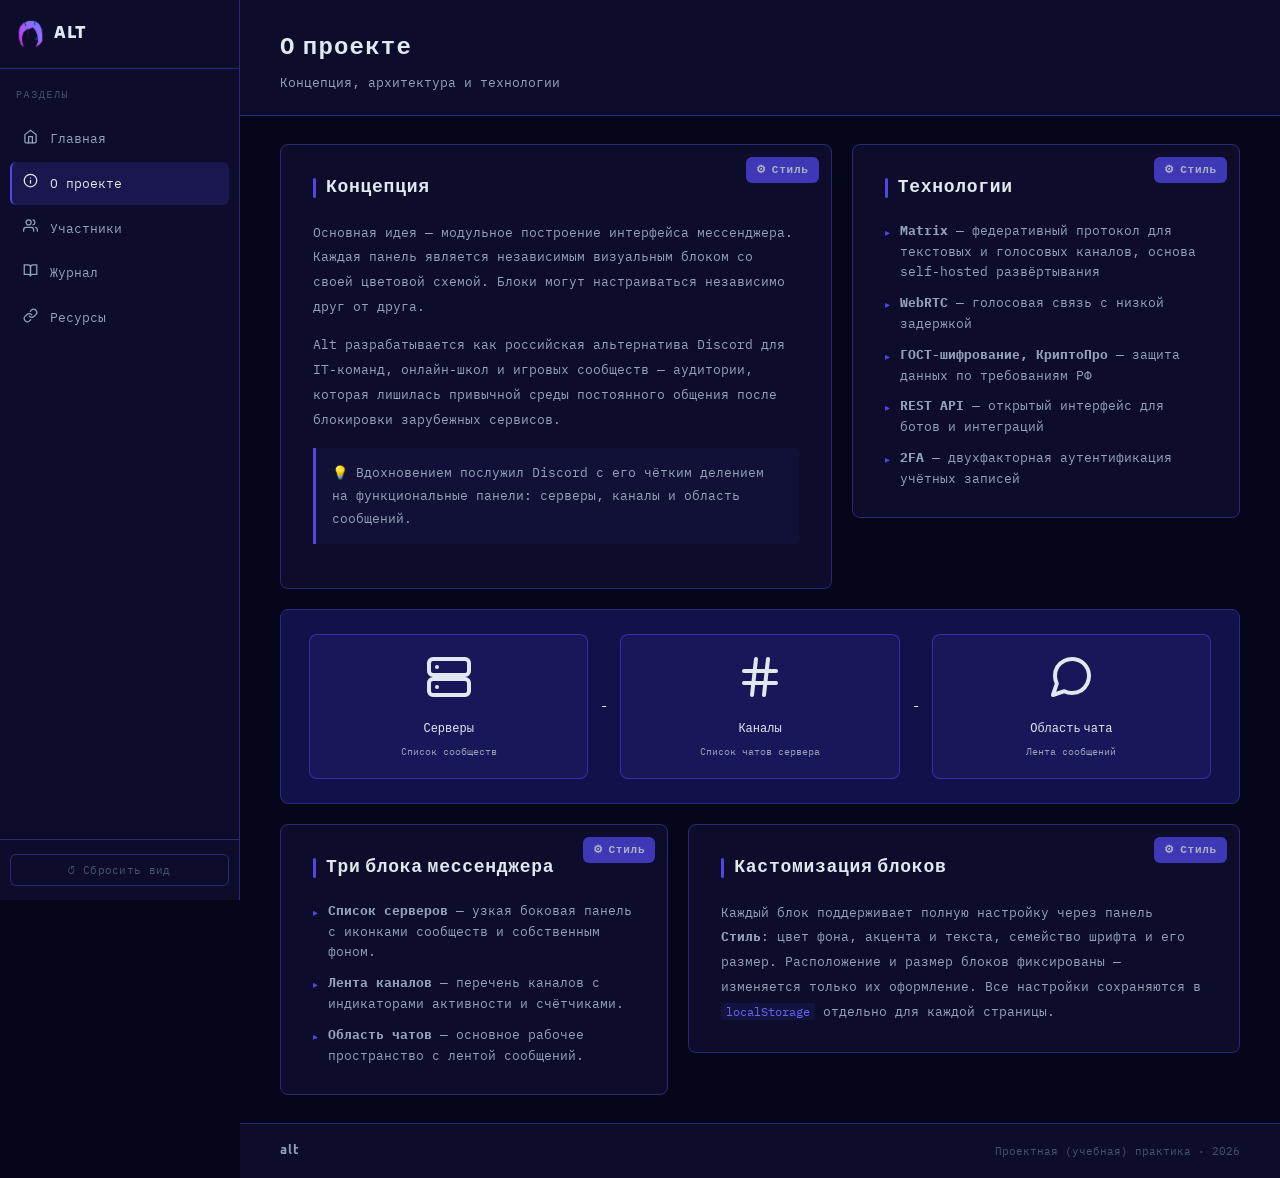
==== commit e9690090: "switch image folder name" ====
--- a/site/about.html
+++ b/site/about.html
@@ -9,7 +9,7 @@
   <link rel="stylesheet" href="css/style.css">
 </head>
 <body>
-  <aside class="sidebar"><div class="sidebar-header"><img class="logo-icon" src="assets/logo.png" alt="alt logo"><span class="logo-text">alt</span></div><div class="nav-category">Разделы</div><nav class="sidebar-nav"><a href="index.html" class="nav-link "><span class="nav-icon"><svg width="15" height="15" viewBox="0 0 24 24" fill="none" stroke="currentColor" stroke-width="2" stroke-linecap="round"><path d="m3 9 9-7 9 7v11a2 2 0 0 1-2 2H5a2 2 0 0 1-2-2z"/><polyline points="9 22 9 12 15 12 15 22"/></svg></span>Главная</a><a href="about.html" class="nav-link active"><span class="nav-icon"><svg width="15" height="15" viewBox="0 0 24 24" fill="none" stroke="currentColor" stroke-width="2" stroke-linecap="round"><circle cx="12" cy="12" r="10"/><line x1="12" y1="16" x2="12" y2="12"/><line x1="12" y1="8" x2="12.01" y2="8"/></svg></span>О проекте</a><a href="members.html" class="nav-link "><span class="nav-icon"><svg width="15" height="15" viewBox="0 0 24 24" fill="none" stroke="currentColor" stroke-width="2" stroke-linecap="round"><path d="M17 21v-2a4 4 0 0 0-4-4H5a4 4 0 0 0-4 4v2"/><circle cx="9" cy="7" r="4"/><path d="M23 21v-2a4 4 0 0 0-3-3.87M16 3.13a4 4 0 0 1 0 7.75"/></svg></span>Участники</a><a href="journal.html" class="nav-link "><span class="nav-icon"><svg width="15" height="15" viewBox="0 0 24 24" fill="none" stroke="currentColor" stroke-width="2" stroke-linecap="round"><path d="M2 3h6a4 4 0 0 1 4 4v14a3 3 0 0 0-3-3H2z"/><path d="M22 3h-6a4 4 0 0 0-4 4v14a3 3 0 0 1 3-3h7z"/></svg></span>Журнал</a><a href="resources.html" class="nav-link "><span class="nav-icon"><svg width="15" height="15" viewBox="0 0 24 24" fill="none" stroke="currentColor" stroke-width="2" stroke-linecap="round"><path d="M10 13a5 5 0 0 0 7.54.54l3-3a5 5 0 0 0-7.07-7.07l-1.72 1.71"/><path d="M14 11a5 5 0 0 0-7.54-.54l-3 3a5 5 0 0 0 7.07 7.07l1.71-1.71"/></svg></span>Ресурсы</a></nav><div class="sidebar-footer"><button class="reset-btn" onclick="resetBlocks()">↺ Сбросить вид</button></div></aside>
+  <aside class="sidebar"><div class="sidebar-header"><img class="logo-icon" src="images/logo.png" alt="alt logo"><span class="logo-text">alt</span></div><div class="nav-category">Разделы</div><nav class="sidebar-nav"><a href="index.html" class="nav-link "><span class="nav-icon"><svg width="15" height="15" viewBox="0 0 24 24" fill="none" stroke="currentColor" stroke-width="2" stroke-linecap="round"><path d="m3 9 9-7 9 7v11a2 2 0 0 1-2 2H5a2 2 0 0 1-2-2z"/><polyline points="9 22 9 12 15 12 15 22"/></svg></span>Главная</a><a href="about.html" class="nav-link active"><span class="nav-icon"><svg width="15" height="15" viewBox="0 0 24 24" fill="none" stroke="currentColor" stroke-width="2" stroke-linecap="round"><circle cx="12" cy="12" r="10"/><line x1="12" y1="16" x2="12" y2="12"/><line x1="12" y1="8" x2="12.01" y2="8"/></svg></span>О проекте</a><a href="members.html" class="nav-link "><span class="nav-icon"><svg width="15" height="15" viewBox="0 0 24 24" fill="none" stroke="currentColor" stroke-width="2" stroke-linecap="round"><path d="M17 21v-2a4 4 0 0 0-4-4H5a4 4 0 0 0-4 4v2"/><circle cx="9" cy="7" r="4"/><path d="M23 21v-2a4 4 0 0 0-3-3.87M16 3.13a4 4 0 0 1 0 7.75"/></svg></span>Участники</a><a href="journal.html" class="nav-link "><span class="nav-icon"><svg width="15" height="15" viewBox="0 0 24 24" fill="none" stroke="currentColor" stroke-width="2" stroke-linecap="round"><path d="M2 3h6a4 4 0 0 1 4 4v14a3 3 0 0 0-3-3H2z"/><path d="M22 3h-6a4 4 0 0 0-4 4v14a3 3 0 0 1 3-3h7z"/></svg></span>Журнал</a><a href="resources.html" class="nav-link "><span class="nav-icon"><svg width="15" height="15" viewBox="0 0 24 24" fill="none" stroke="currentColor" stroke-width="2" stroke-linecap="round"><path d="M10 13a5 5 0 0 0 7.54.54l3-3a5 5 0 0 0-7.07-7.07l-1.72 1.71"/><path d="M14 11a5 5 0 0 0-7.54-.54l-3 3a5 5 0 0 0 7.07 7.07l1.71-1.71"/></svg></span>Ресурсы</a></nav><div class="sidebar-footer"><button class="reset-btn" onclick="resetBlocks()">↺ Сбросить вид</button></div></aside>
   <div class="page-wrapper">
     <div class="block-unit page-header" data-block-id="page-header">
       <h1>О проекте</h1><p>Концепция, архитектура и технологии</p>
@@ -96,7 +96,7 @@
         </div>
       </div>
     </div>
-    <footer class="block-unit site-footer" data-block-id="footer"><span class="footer-logo">alt</span><span>Учебная практика · 2026</span></footer>
+    <footer class="block-unit site-footer" data-block-id="footer"><span class="footer-logo">alt</span><span>Проектная (учебная) практика · 2026</span></footer>
   </div>
   <script src="js/blocks.js"></script>
 </body>
--- a/site/css/style.css
+++ b/site/css/style.css
@@ -1411,7 +1411,7 @@
 .footer-logo em { color: var(--accent); font-style: normal; }
 
 
-/* Свой тонкий скроллбар (поддерживается не во всех браузерах) */
+/* Свой тонкий скроллбар (проблемы с лисой) */
 ::-webkit-scrollbar { width: 5px; }
 ::-webkit-scrollbar-track { background: var(--bg-page); }
 ::-webkit-scrollbar-thumb { background: var(--border); border-radius: 3px; }
